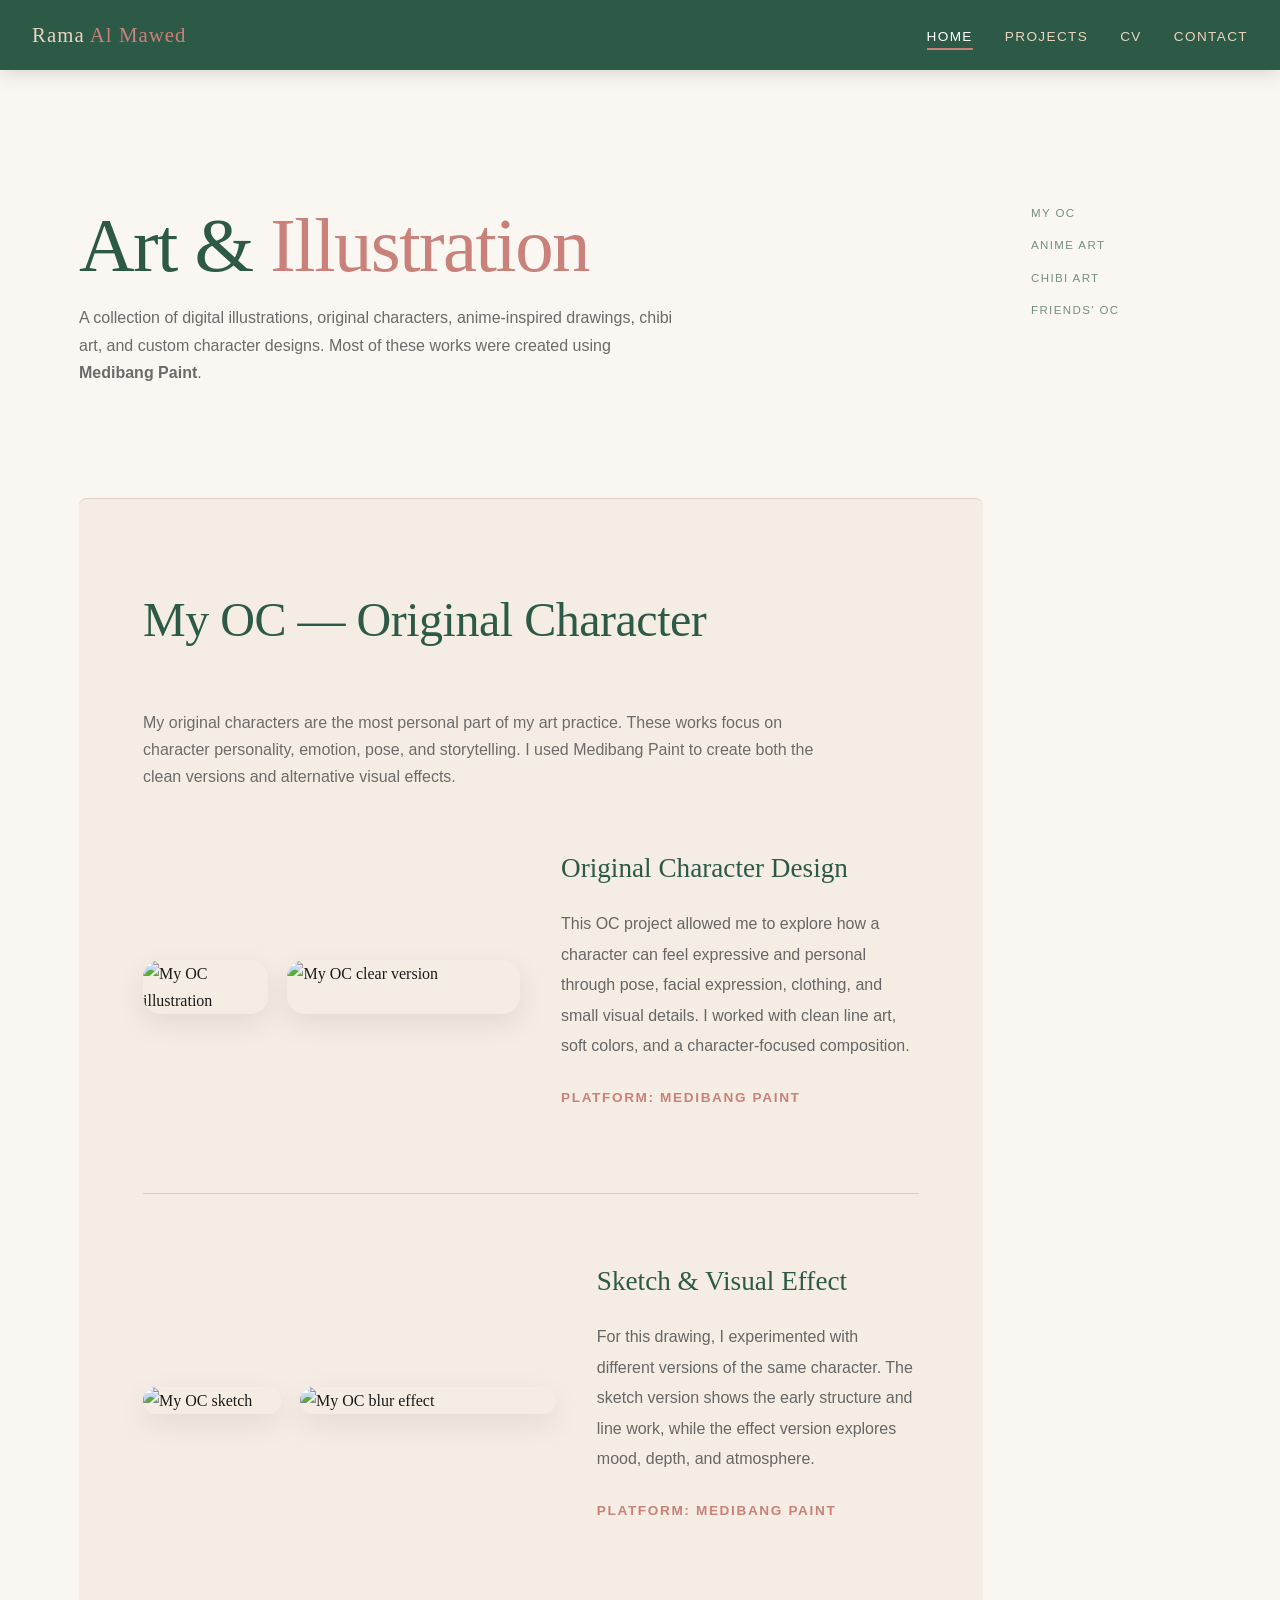
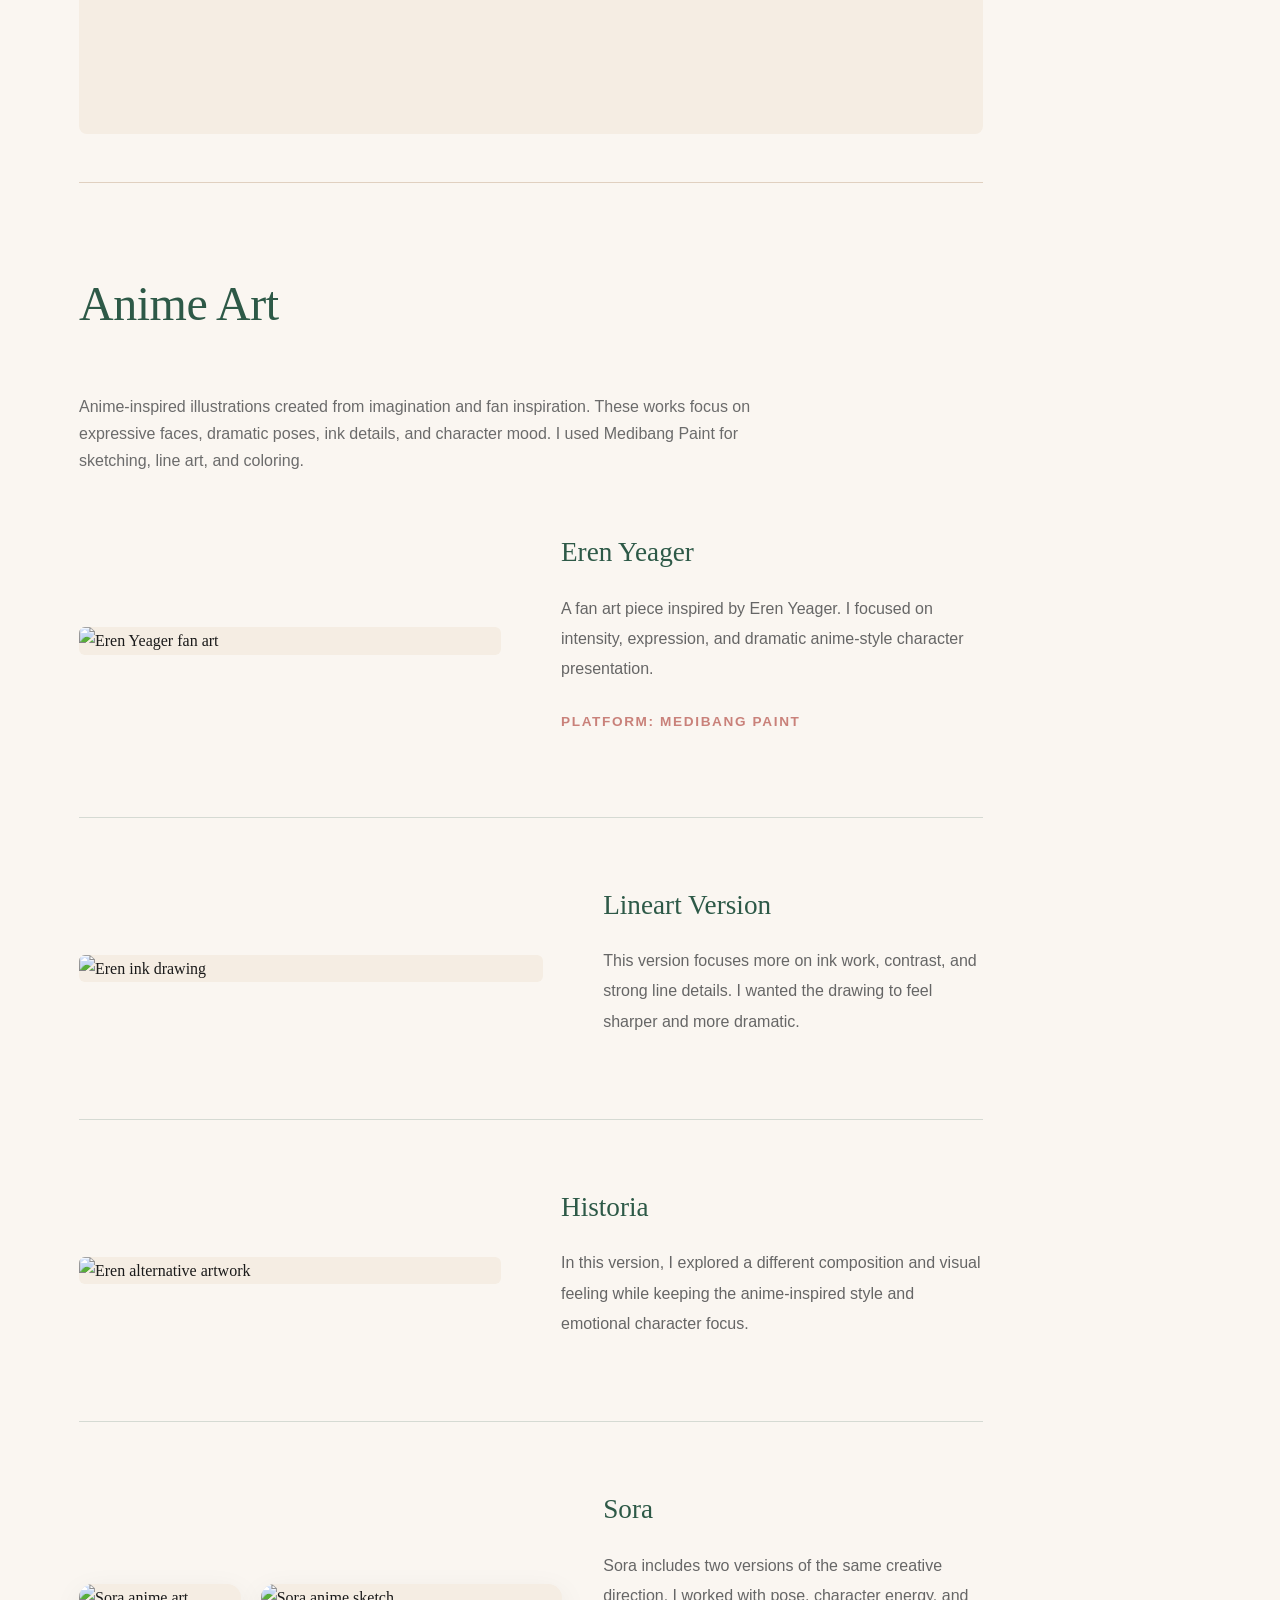
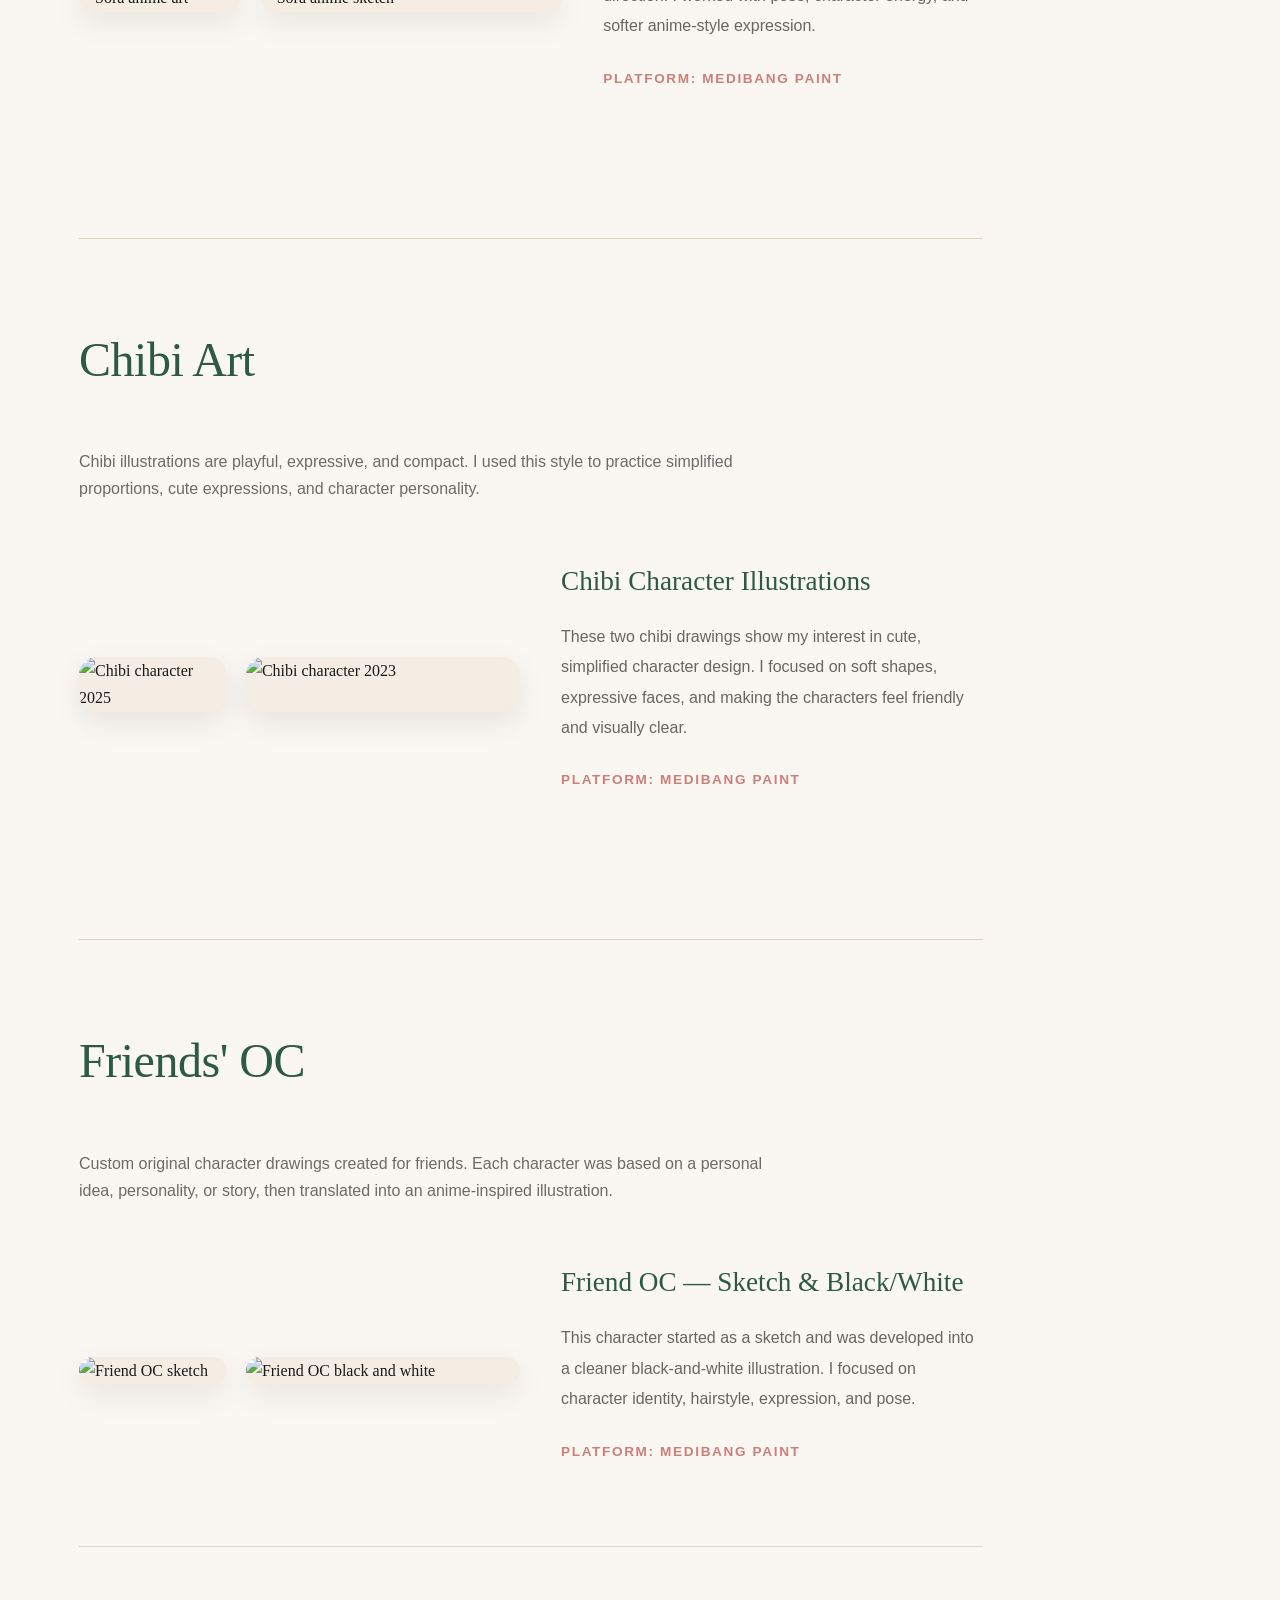
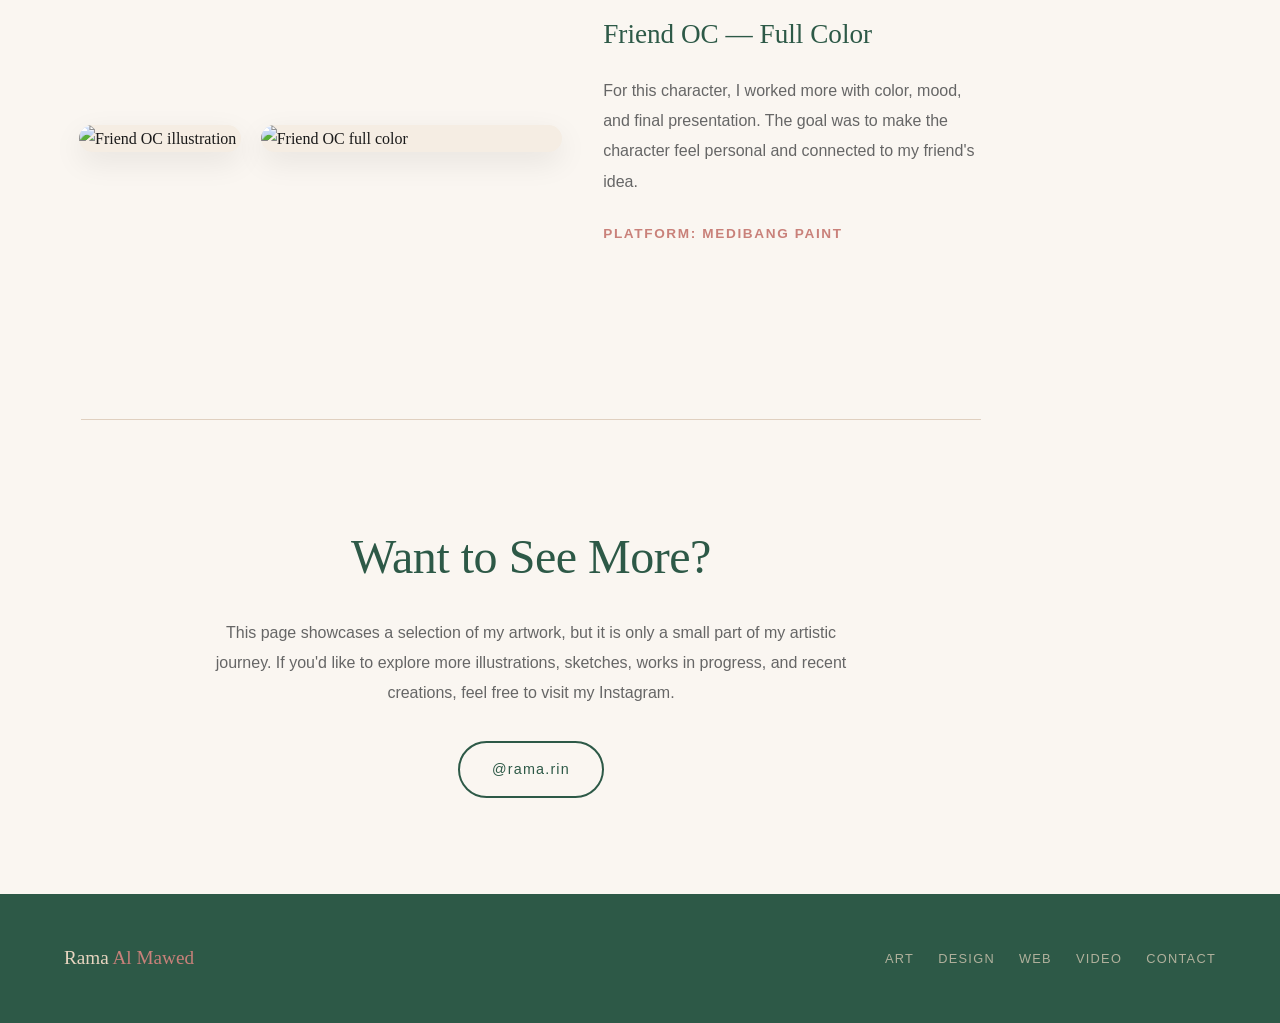
==== art.html @ c352a039 "Add files via upload" ====
<!DOCTYPE html>
<html lang="en">
<head>
  <meta charset="UTF-8">
  <meta name="viewport" content="width=device-width, initial-scale=1.0">
  <title>Art & Illustration — Rama Al Mawed</title>
  <link rel="stylesheet" href="style.css">
</head>
<body>

<nav>
  <a class="nav-logo" href="index.html">Rama <span>Al Mawed</span></a>
  <button class="nav-toggle" onclick="document.querySelector('.nav-links').classList.toggle('open')" aria-label="Menu">
  <span></span><span></span><span></span>
</button>
  <ul class="nav-links">
  <li><a href="index.html" class="active">Home</a></li>
 <li class="dropdown">
  <a href="#" class="projects-toggle">Projects</a>
  <ul class="dropdown-menu">
    <li><a href="art.html"class="active">Art</a></li>
    <li><a href="graphic-design.html">Graphic Design</a></li>
    <li><a href="web-design.html">Web Design</a></li>
    <li><a href="video.html">Video</a></li>
  </ul>
</li>
  <li><a href="cv.html">CV</a></li>
  <li><a href="contact.html">Contact</a></li>
</ul>
</nav>

<div class="page-wrapper">

  <!-- PAGE HERO -->
  <div class="art-layout">

  <!-- SIDE NAV -->
  <aside class="art-side-nav">
    <a href="#my-oc">My OC</a>
    <a href="#anime-art">Anime Art</a>
    <a href="#chibi-art">Chibi Art</a>
    <a href="#friends-oc">Friends' OC</a>
  </aside>

  <!-- MAIN ART CONTENT -->
  <main class="art-content">

    <!-- PAGE HERO -->
    <section class="page-hero art-hero">
      <div>
        <h1>Art &amp; <span>Illustration</span></h1>
        <p>
          A collection of digital illustrations, original characters, anime-inspired drawings,
          chibi art, and custom character designs. Most of these works were created using
          <strong>Medibang Paint</strong>.
        </p>
      </div>
    </section>

    <!-- ===== MY OC ===== -->
    <section class="art-category featured-oc" id="my-oc">
      <div class="section-title">
        <h2>My OC — Original Character</h2>
      </div>

      <p class="section-desc">
        My original characters are the most personal part of my art practice. These works focus on
        character personality, emotion, pose, and storytelling. I used Medibang Paint to create
        both the clean versions and alternative visual effects.
      </p>

      <article class="art-project oc-focus">
        <div class="art-images two-images">
          <img src="Portfolio/art/oc/Blur.PNG" alt="My OC illustration" onclick="openLightbox(this)">
          <img src="Portfolio/art/oc/Clear.PNG" alt="My OC clear version" onclick="openLightbox(this)">
        </div>

        <div class="art-text">
          <h3>Original Character Design</h3>
          <p>
            This OC project allowed me to explore how a character can feel expressive and personal
            through pose, facial expression, clothing, and small visual details. I worked with clean
            line art, soft colors, and a character-focused composition.
          </p>
          <p class="tool">Platform: Medibang Paint</p>
        </div>
      </article>

      <article class="art-project reverse">
        <div class="art-images two-images">
         <img src="Portfolio/art/oc/lineart.png" alt="My OC sketch" onclick="openLightbox(this)">
         <img src="Portfolio/art/oc/color.PNG" alt="My OC blur effect" onclick="openLightbox(this)">
          </div>

        <div class="art-text">
          <h3>Sketch & Visual Effect</h3>
          <p>
            For this drawing, I experimented with different versions of the same character.
            The sketch version shows the early structure and line work, while the effect version
            explores mood, depth, and atmosphere.
          </p>
          <p class="tool">Platform: Medibang Paint</p>
        </div>
      </article>
    </section>

    <!-- ===== ANIME ART ===== -->
    <section class="art-category" id="anime-art">
      <div class="section-title">
        <h2>Anime Art</h2>
      </div>

      <p class="section-desc">
        Anime-inspired illustrations created from imagination and fan inspiration. These works focus
        on expressive faces, dramatic poses, ink details, and character mood. I used Medibang Paint
        for sketching, line art, and coloring.
      </p>

      <!-- EREN -->
      <article class="art-project">
        <div class="single-art">
          <img src="Portfolio/art/anime/not copied/eren ink.png" alt="Eren Yeager fan art" onclick="openLightbox(this)">
        </div>

        <div class="art-text">
          <h3>Eren Yeager</h3>
          <p>
            A fan art piece inspired by Eren Yeager. I focused on intensity, expression, and
            dramatic anime-style character presentation.
          </p>
          <p class="tool">Platform: Medibang Paint</p>
        </div>
      </article>

      <article class="art-project reverse">
        <div class="single-art">
          <img src="Portfolio/art/anime/not copied/eren lineart.png" alt="Eren ink drawing" onclick="openLightbox(this)">
        </div>

        <div class="art-text">
          <h3>Lineart Version</h3>
          <p>
            This version focuses more on ink work, contrast, and strong line details.
            I wanted the drawing to feel sharper and more dramatic.
          </p>
        </div>
      </article>

      <article class="art-project">
        <div class="single-art">
          <img src="Portfolio/art/anime/not copied/historia.png" alt="Eren alternative artwork" onclick="openLightbox(this)">
        </div>

        <div class="art-text">
          <h3>Historia</h3>
          <p>
            In this version, I explored a different composition and visual feeling while keeping the
            anime-inspired style and emotional character focus.
          </p>
        </div>
      </article>

      <!-- SORA -->
      <article class="art-project reverse">
        <div class="art-images two-images">
          <img src="Portfolio/art/anime/not copied/sora color.jpg" alt="Sora anime art" onclick="openLightbox(this)">
          <img src="Portfolio/art/anime/not copied/sora lineart.png" alt="Sora anime sketch" onclick="openLightbox(this)">
        </div>

        <div class="art-text">
          <h3>Sora</h3>
          <p>
            Sora includes two versions of the same creative direction. I worked with pose,
            character energy, and softer anime-style expression.
          </p>
          <p class="tool">Platform: Medibang Paint</p>
        </div>
      </article>
    </section>

    <!-- ===== CHIBI ART ===== -->
    <section class="art-category" id="chibi-art">
      <div class="section-title">
        <h2>Chibi Art</h2>
      </div>

      <p class="section-desc">
        Chibi illustrations are playful, expressive, and compact. I used this style to practice
        simplified proportions, cute expressions, and character personality.
      </p>

      <article class="art-project chibi-block">
        <div class="art-images two-images">
          <img src="Portfolio/art/chibi/chibi 1.PNG" alt="Chibi character 2025" onclick="openLightbox(this)">
          <img src="Portfolio/art/chibi/chibi 2.png" alt="Chibi character 2023" onclick="openLightbox(this)">
        </div>

        <div class="art-text">
          <h3>Chibi Character Illustrations</h3>
          <p>
            These two chibi drawings show my interest in cute, simplified character design.
            I focused on soft shapes, expressive faces, and making the characters feel friendly
            and visually clear.
          </p>
          <p class="tool">Platform: Medibang Paint</p>
        </div>
      </article>
    </section>

    <!-- ===== FRIENDS OC ===== -->
    <section class="art-category" id="friends-oc">
      <div class="section-title">
        <h2>Friends' OC</h2>
      </div>

      <p class="section-desc">
        Custom original character drawings created for friends. Each character was based on a
        personal idea, personality, or story, then translated into an anime-inspired illustration.
      </p>

      <article class="art-project">
        <div class="art-images two-images">
          <img src="https://lh3.googleusercontent.com/d/1EAVsGRlHg2z6r1tIr3AjmYNr0oofPOMX" alt="Friend OC sketch" onclick="openLightbox(this)">
          <img src="https://lh3.googleusercontent.com/d/1CSgPWHGYZIJS7LQ9WepuC_ezzD4R92Iz" alt="Friend OC black and white" onclick="openLightbox(this)">
        </div>

        <div class="art-text">
          <h3>Friend OC — Sketch & Black/White</h3>
          <p>
            This character started as a sketch and was developed into a cleaner black-and-white
            illustration. I focused on character identity, hairstyle, expression, and pose.
          </p>
          <p class="tool">Platform: Medibang Paint</p>
        </div>
      </article>

      <article class="art-project reverse">
        <div class="art-images two-images">
          <img src="https://lh3.googleusercontent.com/d/1Pwl20VCTvtFW6ZIeEi3056pZxi4nqEDx" alt="Friend OC illustration" onclick="openLightbox(this)">
          <img src="https://lh3.googleusercontent.com/d/14hQWFVI6M4XguRiX0zZkIhXB4jCSfAQX" alt="Friend OC full color" onclick="openLightbox(this)">
        </div>

        <div class="art-text">
          <h3>Friend OC — Full Color</h3>
          <p>
            For this character, I worked more with color, mood, and final presentation.
            The goal was to make the character feel personal and connected to my friend's idea.
          </p>
          <p class="tool">Platform: Medibang Paint</p>
        </div>
      </article>
    </section>
<section class="art-ending">
    <h2>Want to See More?</h2>

    <p>
        This page showcases a selection of my artwork, but it is only a small part of my
        artistic journey. If you'd like to explore more illustrations, sketches, works in
        progress, and recent creations, feel free to visit my Instagram.
    </p>

    <a href="https://www.instagram.com/rama.rin"
       target="_blank"
       rel="noopener noreferrer"
       class="instagram-btn">
        @rama.rin
    </a>
</section>
  </main>
</div>
</div>

<!-- FOOTER -->
<footer>
  <div class="footer-logo">Rama <span>Al Mawed</span></div>
  
  <div class="footer-links">
    <a href="art.html">Art</a>
    <a href="graphic-design.html">Design</a>
    <a href="web-design.html">Web</a>
    <a href="video.html">Video</a>
    <a href="contact.html">Contact</a>
  </div>
</footer>

<!-- LIGHTBOX -->
<div class="lightbox" id="lightbox" onclick="closeLightbox(event)">
  <button class="lightbox-close" onclick="document.getElementById('lightbox').classList.remove('open')">✕</button>
  <img id="lightbox-img" src="" alt="">
</div>

<script>
function openLightbox(img) {
  document.getElementById('lightbox-img').src = img.src;
  document.getElementById('lightbox').classList.add('open');
}

function closeLightbox(e) {
  if (e.target === document.getElementById('lightbox')) {
    document.getElementById('lightbox').classList.remove('open');
  }
}

document.addEventListener('keydown', e => {
  if (e.key === 'Escape') {
    document.getElementById('lightbox').classList.remove('open');
  }
});

const projectsToggle = document.querySelector(".projects-toggle");

if (projectsToggle) {
  projectsToggle.addEventListener("click", function(e) {
    e.preventDefault();
    this.nextElementSibling.classList.toggle("open");
  });
}
</script>
</body>
</html>
---- style.css ----
/* ===== COLOR PALETTE ===== */
:root {
  --green: #2D5947;
  --green-light: #3a7060;
  --salmon: #C9817A;
  --salmon-light: #e09990;
  --cream: #E8D5C0;
  --cream-light: #f5ede3;
  --off-white: #FAF6F1;
  --dark: #1a1a1a;
  --text-muted: #6b6b6b;
  --border: #e0d0c0;
}

/* ===== RESET ===== */
*, *::before, *::after { box-sizing: border-box; margin: 0; padding: 0; }
html { scroll-behavior: smooth; }
body {
  font-family: 'Georgia', serif;
  background: var(--off-white);
  color: var(--dark);
  line-height: 1.7;
}

/* ===== TYPOGRAPHY ===== */
h1, h2, h3, h4 { font-family: 'Georgia', serif; font-weight: normal; }
h1 { font-size: clamp(2.5rem, 6vw, 5rem); letter-spacing: -0.02em; line-height: 1.1; }
h2 { font-size: clamp(1.8rem, 4vw, 3rem); letter-spacing: -0.01em; }
h3 { font-size: clamp(1.2rem, 2.5vw, 1.8rem); }
h4 { font-size: 1rem; text-transform: uppercase; letter-spacing: 0.15em; }
p { font-family: 'Arial', sans-serif; font-size: 1rem; color: var(--text-muted); }
a { text-decoration: none; color: inherit; transition: all 0.3s ease; }

/* ===== NAVIGATION ===== */
nav {
  position: fixed;
  top: 0; left: 0; right: 0;
  z-index: 1000;
  background: var(--green);
  padding: 0 2rem;
  height: 70px;
  display: flex;
  align-items: center;
  justify-content: space-between;
  box-shadow: 0 2px 20px rgba(0,0,0,0.15);
}
.nav-toggle {
  display: none;
}
.nav-logo {
  font-size: 1.3rem;
  color: var(--cream);
  font-family: 'Georgia', serif;
  letter-spacing: 0.05em;
}
.nav-logo span { color: var(--salmon); }
.nav-links { display: flex; gap: 2rem; align-items: center; list-style: none; }
.nav-links a {
  color: var(--cream);
  font-family: 'Arial', sans-serif;
  font-size: 0.85rem;
  text-transform: uppercase;
  letter-spacing: 0.1em;
  padding: 0.3rem 0;
  border-bottom: 2px solid transparent;
}
.nav-links a:hover, .nav-links a.active { border-bottom-color: var(--salmon); color: white; }
.dropdown {
  position: relative;
  list-style: none;
}

.dropdown-menu {
  display: none;
  position: absolute;
  top: 100%;
  left: 0;
  background: var(--green);
  list-style: none;
  margin: 0;
  padding: 0.8rem 0;
  min-width: 200px;
  z-index: 2000;
}

.dropdown-menu li {
  list-style: none;
}

.dropdown-menu a {
  display: block;
  padding: 0.7rem 1rem;
  white-space: nowrap;
}

.dropdown:hover .dropdown-menu {
  display: block;
}
/* Mobile nav toggle */
.nav-toggle { display: none; background: none; border: none; cursor: pointer; padding: 0.5rem; }
.nav-toggle span { display: block; width: 24px; height: 2px; background: var(--cream); margin: 5px 0; transition: 0.3s; }

/* ===== PAGE WRAPPER ===== */
.page-wrapper { margin-top: 70px; }

/* ===== HERO ===== */
.hero {
  min-height: calc(100vh - 70px);
  background: var(--green);
  display: grid;
  grid-template-columns: 1fr 1fr;
  overflow: hidden;
}
.hero-content {
  padding: 5rem 4rem;
  display: flex;
  flex-direction: column;
  justify-content: center;
  color: var(--cream);
}
.hero-eyebrow {
  font-family: 'Arial', sans-serif;
  font-size: 0.8rem;
  text-transform: uppercase;
  letter-spacing: 0.3em;
  color: var(--salmon);
  margin-bottom: 1.5rem;
}
.hero-name {
  font-size: clamp(3rem, 7vw, 6rem);
  line-height: 1;
  margin-bottom: 1rem;
  color: var(--cream);
}
.hero-name em { color: var(--salmon); font-style: italic; }
.hero-title {
  font-family: 'Arial', sans-serif;
  font-size: 1.1rem;
  color: rgba(232, 213, 192, 0.7);
  margin-bottom: 2rem;
  letter-spacing: 0.05em;
}
.hero-bio {
  font-family: 'Arial', sans-serif;
  font-size: 1rem;
  color: rgba(232, 213, 192, 0.8);
  max-width: 500px;
  margin-bottom: 3rem;
  line-height: 1.8;
}
.hero-btns { display: flex; gap: 1rem; flex-wrap: wrap; }
.btn-primary {
  background: var(--salmon);
  color: white;
  padding: 0.9rem 2.2rem;
  border-radius: 2px;
  font-family: 'Arial', sans-serif;
  font-size: 0.85rem;
  text-transform: uppercase;
  letter-spacing: 0.1em;
  transition: 0.3s;
}
.btn-primary:hover { background: var(--salmon-light); transform: translateY(-2px); }
.btn-outline {
  border: 2px solid var(--cream);
  color: var(--cream);
  padding: 0.9rem 2.2rem;
  border-radius: 2px;
  font-family: 'Arial', sans-serif;
  font-size: 0.85rem;
  text-transform: uppercase;
  letter-spacing: 0.1em;
  transition: 0.3s;
}
.btn-outline:hover { background: var(--cream); color: var(--green); transform: translateY(-2px); }
.hero-photo {
  position: relative;
  overflow: hidden;
}
.hero-photo img {
  width: 100%;
  height: 100%;
  object-fit: cover;
  object-position: top center;
  filter: sepia(10%) brightness(0.9);
}
.hero-photo::after {
  content: '';
  position: absolute;
  inset: 0;
  background: linear-gradient(135deg, rgba(45,89,71,0.4) 0%, transparent 60%);
}

/* ===== SKILLS STRIP ===== */
.skills-strip {
  background: var(--cream);
  padding: 3rem 4rem;
  display: grid;
  grid-template-columns: auto 1fr;
  gap: 3rem;
  align-items: center;
}
.skills-strip h4 { color: var(--green); margin-bottom: 0; }
.skills-grid { display: flex; flex-wrap: wrap; gap: 0.7rem; }
.skill-tag {
  background: white;
  border: 1px solid var(--border);
  color: var(--dark);
  padding: 0.4rem 1rem;
  border-radius: 100px;
  font-family: 'Arial', sans-serif;
  font-size: 0.8rem;
  transition: 0.2s;
}
.skill-tag:hover { background: var(--salmon); color: white; border-color: var(--salmon); }

/* ===== SECTION HEADER ===== */
.section-header {
  text-align: center;
  padding: 5rem 2rem 3rem;
}
.section-header .label {
  font-family: 'Arial', sans-serif;
  font-size: 0.75rem;
  text-transform: uppercase;
  letter-spacing: 0.3em;
  color: var(--salmon);
  margin-bottom: 1rem;
  display: block;
}
.section-header h2 { color: var(--green); margin-bottom: 1rem; }
.section-header p { max-width: 600px; margin: 0 auto; }
.divider {
  width: 60px;
  height: 3px;
  background: var(--salmon);
  margin: 1.5rem auto 0;
  border-radius: 2px;
}

/* ===== PROJECTS GRID (home page) ===== */
.projects-preview {
  padding: 0 4rem 6rem;
  display: grid;
  grid-template-columns: repeat(auto-fit, minmax(280px, 1fr));
  gap: 2rem;
}
.project-card {
  background: white;
  border-radius: 4px;
  overflow: hidden;
  transition: transform 0.3s, box-shadow 0.3s;
  box-shadow: 0 2px 15px rgba(0,0,0,0.06);
}
.project-card:hover { transform: translateY(-8px); box-shadow: 0 15px 40px rgba(0,0,0,0.12); }
.project-card-img {
  height: 200px;
  overflow: hidden;
}
.project-card-img img { width: 100%; height: 100%; object-fit: cover; transition: transform 0.5s; }
.project-card:hover .project-card-img img { transform: scale(1.08); }
.project-card-body {
  padding: 1.5rem;
  background: var(--off-white);
}
.project-card-body .tag {
  font-family: 'Arial', sans-serif;
  font-size: 0.7rem;
  text-transform: uppercase;
  letter-spacing: 0.15em;
  color: var(--salmon);
  margin-bottom: 0.5rem;
}
.project-card-body h3 { color: var(--green); font-size: 1.2rem; margin-bottom: 0.5rem; }
.project-card-body p { font-size: 0.9rem; }
.project-card-body a {
  display: inline-block;
  margin-top: 1rem;
  font-family: 'Arial', sans-serif;
  font-size: 0.8rem;
  text-transform: uppercase;
  letter-spacing: 0.1em;
  color: var(--green);
  border-bottom: 1px solid var(--green);
  padding-bottom: 2px;
}
.project-card-body a:hover { color: var(--salmon); border-color: var(--salmon); }

/* ===== PAGE HERO (inner pages) ===== */
.page-hero {
  background: var(--green);
  padding: 5rem 4rem;
  display: grid;
  grid-template-columns: 1fr auto;
  align-items: end;
  gap: 2rem;
}
.page-hero h1 { color: var(--cream); }
.page-hero h1 span { color: var(--salmon); }
.page-hero p {
  color: rgba(232,213,192,0.75);
  max-width: 600px;
  margin-top: 1rem;
  font-family: 'Arial', sans-serif;
}
.page-hero-nav {
  display: flex;
  gap: 1rem;
  flex-wrap: wrap;
  justify-content: flex-end;
}
.page-hero-nav a {
  background: rgba(255,255,255,0.1);
  color: var(--cream);
  padding: 0.5rem 1.2rem;
  border-radius: 100px;
  font-family: 'Arial', sans-serif;
  font-size: 0.8rem;
  letter-spacing: 0.05em;
  transition: 0.2s;
}
.page-hero-nav a:hover, .page-hero-nav a.active {
  background: var(--salmon);
  color: white;
}
.art-layout {
  display: grid;
  grid-template-columns: minmax(0, 1fr) 170px;
  gap: 3rem;
  padding-top: 70px;
  max-width: 1250px;
  margin: 0 auto;
  padding-left: 4rem;
  padding-right: 4rem;
}

.art-content {
  grid-column: 1;
  grid-row: 1;
  min-width: 0;
}

.art-side-nav {
  grid-column: 2;
  grid-row: 1;
  position: sticky;
  top: 110px;
  height: fit-content;
  padding-top: 4rem;
  display: flex;
  flex-direction: column;
  gap: 0.8rem;
  font-family: Arial, sans-serif;
  font-size: 0.72rem;
  text-transform: uppercase;
  letter-spacing: 0.12em;
}

.art-side-nav a {
  color: var(--green);
  text-decoration: none;
  opacity: 0.65;
}

.art-side-nav a:hover {
  color: var(--salmon);
  opacity: 1;
}

.art-hero {
  background: transparent;
  padding: 4rem 0;
  display: block;
}

.art-hero h1 {
  color: var(--green);
}

.art-hero p {
  color: var(--text-muted);
}

.featured-oc {
  background: var(--cream-light);
  padding: 4rem;
  margin-bottom: 2rem;
  border-radius: 8px;
}

.art-project {
  display: grid;
  grid-template-columns: 1.1fr 0.9fr;
  gap: 3rem;
  align-items: center;
  margin: 4rem 0;
}

.art-project.reverse {
  grid-template-columns: 0.9fr 1.1fr;
}

.art-project.reverse .art-images,
.art-project.reverse .single-art {
  order: 2;
}

.art-project.reverse .art-text {
  order: 1;
}

.oc-focus {
  grid-template-columns: 1.2fr 0.8fr;
}

.art-images.two-images {
    display: grid;
    grid-template-columns: 35% 65%;
    gap: 1.2rem;
}

.art-images img,
.single-art img {
  width: 100%;
  height: auto;
  max-height: 650px;
  object-fit: contain;
  display: block;
  background: var(--cream-light);
  border-radius: 6px;
  cursor: pointer;
  transition: transform 0.3s ease;
}

.art-images img:hover,
.single-art img:hover {
  transform: scale(1.02);
}

.art-text h3 {
  color: var(--green);
  font-size: 1.7rem;
  margin-bottom: 1rem;
}

.art-text p {
  color: #555;
  line-height: 1.8;
  font-size: 1rem;
}
/* Big divider between categories */
.art-category {
  border-top: 1px solid var(--border);
  padding-top: 5rem;
  margin-top: 3rem;
}

/* Small divider between drawings */
.art-project {
  border-bottom: 1px solid rgba(45, 89, 71, 0.18);
  padding-bottom: 4rem;
}

.art-project:last-child {
  border-bottom: none;
}


.tool {
  color: var(--salmon) !important;
  font-family: Arial, sans-serif;
  font-size: 0.85rem !important;
  text-transform: uppercase;
  letter-spacing: 0.12em;
  margin-top: 1rem;
}

.chibi-block {
  grid-template-columns: 1.2fr 0.8fr;
}

/* ===== SECTION (art/design pages) ===== */
.section {
  padding: 5rem 4rem;
}
.section:nth-child(even) { background: var(--cream-light); }
.section-title {
  display: flex;
  align-items: center;
  gap: 1.5rem;
  margin-bottom: 3rem;
}
.section-title h2 { color: var(--green); }
.section-title .num {
  font-size: 3rem;
  font-family: 'Georgia', serif;
  color: var(--salmon);
  opacity: 0.3;
  font-style: italic;
  line-height: 1;
}
.section-desc { color: var(--text-muted); max-width: 700px; margin-bottom: 2.5rem; font-family: 'Arial', sans-serif; }

/* ===== IMAGE GALLERY ===== */
.gallery {
  display: grid;
  grid-template-columns: repeat(auto-fill, minmax(280px, 1fr));
  gap: 1.2rem;
}
.gallery.wide {
  grid-template-columns: repeat(auto-fill, minmax(350px, 1fr));
}
.gallery-item {
  position: relative;
  overflow: hidden;
  border-radius: 4px;
  background: var(--cream);
  aspect-ratio: 4/3;
  cursor: pointer;
}
.gallery-item.portrait { aspect-ratio: 3/4; }
.gallery-item.square { aspect-ratio: 1; }
.gallery-item img {
  width: 100%;
  height: 100%;
  object-fit: cover;
  transition: transform 0.5s ease;
  display: block;
}
.gallery-item:hover img { transform: scale(1.06); }
.gallery-item .overlay {
  position: absolute;
  inset: 0;
  background: linear-gradient(to top, rgba(45,89,71,0.85) 0%, transparent 60%);
  opacity: 0;
  transition: opacity 0.3s;
  display: flex;
  align-items: flex-end;
  padding: 1.2rem;
}
.gallery-item:hover .overlay { opacity: 1; }
.overlay span {
  color: white;
  font-family: 'Arial', sans-serif;
  font-size: 0.85rem;
}
.art-ending {
    text-align: center;
    padding: 6rem 2rem;
    border-top: 1px solid var(--border);
    margin-top: 5rem;
}

.art-ending h2 {
    color: var(--green);
    margin-bottom: 1rem;
}

.art-ending p {
    max-width: 650px;
    margin: 0 auto 2rem;
    line-height: 1.8;
}

.instagram-btn {
    display: inline-block;
    padding: 0.9rem 2rem;
    border: 2px solid var(--green);
    color: var(--green);
    text-decoration: none;
    border-radius: 50px;
    font-family: Arial, sans-serif;
    font-size: 0.9rem;
    letter-spacing: 0.08em;
    transition: 0.3s ease;
}

.instagram-btn:hover {
    background: var(--green);
    color: var(--cream);
}
/* ===== PROJECT SHOWCASE ===== */
.project-showcase {
  display: grid;
  grid-template-columns: 1fr 1fr;
  gap: 3rem;
  align-items: start;
  padding: 5rem 4rem;
}
.project-showcase:nth-child(even) { background: var(--cream-light); }
.project-showcase.reverse { direction: rtl; }
.project-showcase.reverse > * { direction: ltr; }
.showcase-images { display: grid; gap: 1rem; }
.showcase-images .main-img {
  width: 100%;
  border-radius: 4px;
  overflow: hidden;
  aspect-ratio: 16/10;
}
.showcase-images .main-img img { width: 100%; height: 100%; object-fit: cover; }
.showcase-images .thumb-row {
  display: grid;
  grid-template-columns: repeat(3, 1fr);
  gap: 0.8rem;
}
.showcase-images .thumb-row .thumb {
  aspect-ratio: 4/3;
  overflow: hidden;
  border-radius: 3px;
}
.showcase-images .thumb-row .thumb img { width: 100%; height: 100%; object-fit: cover; }
.showcase-info { padding: 1rem 0; }
.showcase-info .tag {
  font-family: 'Arial', sans-serif;
  font-size: 0.7rem;
  text-transform: uppercase;
  letter-spacing: 0.2em;
  color: var(--salmon);
  margin-bottom: 1rem;
  display: block;
}
.showcase-info h2 { color: var(--green); margin-bottom: 1rem; font-size: 2rem; }
.showcase-info p { margin-bottom: 1rem; line-height: 1.8; }
.showcase-info ul {
  list-style: none;
  margin: 1.5rem 0;
}
.showcase-info ul li {
  font-family: 'Arial', sans-serif;
  font-size: 0.9rem;
  color: var(--text-muted);
  padding: 0.4rem 0;
  border-bottom: 1px solid var(--border);
  display: flex;
  align-items: center;
  gap: 0.5rem;
}
.showcase-info ul li::before { content: '—'; color: var(--salmon); }

/* ===== VIDEO SECTION ===== */
.video-grid {
  display: grid;
  grid-template-columns: repeat(auto-fill, minmax(400px, 1fr));
  gap: 2rem;
  padding: 2rem 4rem 5rem;
}
.video-card {
  background: white;
  border-radius: 6px;
  overflow: hidden;
  box-shadow: 0 4px 20px rgba(0,0,0,0.08);
  transition: transform 0.3s;
}
.video-card:hover { transform: translateY(-4px); }
.video-embed {
  position: relative;
  padding-bottom: 56.25%;
  height: 0;
  overflow: hidden;
  background: #1a1a1a;
}
.video-embed iframe {
  position: absolute;
  top: 0; left: 0;
  width: 100%;
  height: 100%;
  border: none;
}
.video-info {
  padding: 1.5rem;
}
.video-info .tag {
  font-family: 'Arial', sans-serif;
  font-size: 0.7rem;
  text-transform: uppercase;
  letter-spacing: 0.2em;
  color: var(--salmon);
  margin-bottom: 0.5rem;
  display: block;
}
.video-info h3 { color: var(--green); margin-bottom: 0.7rem; font-size: 1.3rem; }
.video-info p { font-size: 0.9rem; }
.video-tools {
  display: flex;
  gap: 0.5rem;
  margin-top: 1rem;
  flex-wrap: wrap;
}
.tool-badge {
  background: var(--cream);
  color: var(--green);
  padding: 0.25rem 0.8rem;
  border-radius: 100px;
  font-family: 'Arial', sans-serif;
  font-size: 0.75rem;
}
.cv-hero {
  display: grid;
  grid-template-columns: minmax(0, 1fr) 280px;
  gap: 4rem;
  align-items: center;
  padding: 5rem 0;
}

.cv-hero h1 {
  color: var(--green);
  margin-bottom: 1rem;
}

.cv-hero h1 span {
  color: var(--salmon);
}

.cv-hero p {
  max-width: 700px;
}

.cv-photo {
  width: 280px;
  height: 360px;
  object-fit: cover;
  object-position: center;
  border-radius: 8px;
  background: var(--cream-light);
  box-shadow: 0 8px 25px rgba(0,0,0,0.08);
}

.cv-contact {
  margin-top: 2rem;
}

.cv-contact p {
  color: var(--green);
  margin-bottom: 0.4rem;
}

.cv-buttons {
  display: flex;
  gap: 1rem;
  flex-wrap: wrap;
  margin-top: 2rem;
}

.btn-outline-dark {
  border: 2px solid var(--green);
  color: var(--green);
  padding: 0.9rem 2.2rem;
  border-radius: 2px;
  font-family: Arial, sans-serif;
  font-size: 0.85rem;
  text-transform: uppercase;
  letter-spacing: 0.1em;
}

.btn-outline-dark:hover {
  background: var(--green);
  color: var(--cream);
}

.cv-list {
  display: grid;
  gap: 2.5rem;
}

.cv-item {
  border-bottom: 1px solid var(--border);
  padding-bottom: 2rem;
}

.cv-item span {
  font-family: Arial, sans-serif;
  font-size: 0.8rem;
  color: var(--salmon);
  text-transform: uppercase;
  letter-spacing: 0.1em;
}

.cv-item h3 {
  color: var(--green);
  margin: 0.5rem 0;
}

.cv-item h4 {
  margin-top: 1.5rem;
  margin-bottom: 1rem;
  color: var(--green);
  font-size: 1rem;
}

.cv-item ul,
.art-text ul {
  margin-top: 1rem;
  padding-left: 1.2rem;
}

.cv-item li,
.art-text li {
  font-family: Arial, sans-serif;
  color: var(--text-muted);
  margin-bottom: 0.45rem;
}

.cv-skill-groups {
  display: grid;
  grid-template-columns: 1fr 1fr;
  gap: 1.5rem;
}

.cv-skill-groups div {
  background: var(--cream-light);
  padding: 1.5rem;
  border-radius: 6px;
}

.cv-skill-groups h5 {
  color: var(--green);
  font-family: Georgia, serif;
  font-size: 1.1rem;
  margin-bottom: 0.7rem;
}

.cv-tags {
  margin-top: 2rem;
}

.cv-highlight {
  background: white;
  padding: 2rem;
  border-left: 4px solid var(--salmon);
  border-radius: 6px;
}

.cv-highlight h3 {
  color: var(--green);
  margin-bottom: 0.8rem;
}

.language-grid {
  display: grid;
  grid-template-columns: repeat(4, 1fr);
  gap: 1.2rem;
}

.language-grid div {
  background: var(--cream-light);
  padding: 1.5rem;
  border-radius: 6px;
}

.language-grid h3 {
  color: var(--green);
  margin-bottom: 0.4rem;
}
#languages {
    margin-bottom: 6rem;
}
.contact-cards {
  display: grid;
  grid-template-columns: 1fr 1fr;
  gap: 1.5rem;
}

.contact-card {
  background: var(--cream-light);
  padding: 2rem;
  border-radius: 6px;
  border: 1px solid var(--border);
}

.contact-card span {
  font-family: Arial, sans-serif;
  font-size: 0.75rem;
  text-transform: uppercase;
  letter-spacing: 0.14em;
  color: var(--salmon);
}

.contact-card h3 {
  color: var(--green);
  margin: 0.7rem 0;
}

.contact-card p {
  font-size: 0.95rem;
}

.contact-card:hover {
  transform: translateY(-3px);
  border-color: var(--salmon);
}

@media (max-width: 700px) {
  .contact-cards {
    grid-template-columns: 1fr;
  }
}
#location {
  margin-bottom: 6rem;
}
/* ==========================================
   BOOK PROJECT PAGE
========================================== */

.process-list{
    display:grid;
    grid-template-columns:repeat(auto-fit,minmax(240px,1fr));
    gap:24px;
    margin-top:40px;
}

.process-list div{
    background:#fff;
    padding:28px;
    border-radius:18px;
    box-shadow:0 10px 30px rgba(0,0,0,.06);
    transition:.3s;
}

.process-list div:hover{
    transform:translateY(-6px);
}

.process-list span{
    display:inline-flex;
    width:48px;
    height:48px;
    border-radius:50%;
    align-items:center;
    justify-content:center;
    background:#111;
    color:#fff;
    font-weight:700;
    margin-bottom:18px;
}

.process-list h3{
    margin-bottom:12px;
}

.process-list p{
    color:#666;
    line-height:1.8;
}

.cv-skill-groups{
    display:grid;
    grid-template-columns:repeat(auto-fit,minmax(250px,1fr));
    gap:22px;
    margin-top:35px;
}

.cv-skill-groups div{
    background:#fafafa;
    padding:22px;
    border-radius:16px;
    border:1px solid #ececec;
}

.cv-skill-groups h5{
    margin-bottom:10px;
    font-size:18px;
}

.cv-skill-groups p{
    color:#666;
    line-height:1.8;
}

.art-project{
    display:grid;
    grid-template-columns:1fr 1fr;
    gap:60px;
    align-items:center;
    margin-top:55px;
}

.art-project.reverse{
    direction:rtl;
}

.art-project.reverse>*{
    direction:ltr;
}

.art-images{
    display:grid;
    gap:20px;
}

.two-images{
    grid-template-columns:1fr;
}

.art-images img{
    width:100%;
    border-radius:18px;
    cursor:pointer;
    transition:.35s;
    box-shadow:0 10px 30px rgba(0,0,0,.08);
}

.art-images img:hover{
    transform:scale(1.02);
}

.art-text h3{
    margin-bottom:18px;
}

.art-text p{
    line-height:1.9;
    color:#666;
    margin-bottom:18px;
}

.tool{
    margin-top:24px;
    font-weight:600;
    color:#111;
}

.art-ending{
    margin-top:90px;
    text-align:center;
    max-width:900px;
    margin-inline:auto;
}

.art-ending h2{
    margin-bottom:20px;
}

.art-ending p{
    color:#666;
    line-height:1.9;
}
/* ===== CONTACT ===== */
.contact-section {
  padding: 6rem 4rem;
  display: grid;
  grid-template-columns: 1fr 1fr;
  gap: 5rem;
  align-items: start;
}
.contact-info h2 { color: var(--green); margin-bottom: 1.5rem; }
.contact-info p { margin-bottom: 2rem; }
.contact-links { list-style: none; }
.contact-links li {
  padding: 1rem 0;
  border-bottom: 1px solid var(--border);
  display: flex;
  align-items: center;
  gap: 1rem;
}
.contact-links li .icon {
  width: 40px;
  height: 40px;
  background: var(--green);
  border-radius: 50%;
  display: flex;
  align-items: center;
  justify-content: center;
  flex-shrink: 0;
}
.contact-links li .icon svg { width: 18px; height: 18px; fill: var(--cream); }
.contact-links li a { color: var(--green); font-family: 'Arial', sans-serif; }
.contact-links li a:hover { color: var(--salmon); }
.contact-form { display: flex; flex-direction: column; gap: 1.2rem; }
.form-group { display: flex; flex-direction: column; gap: 0.5rem; }
.form-group label {
  font-family: 'Arial', sans-serif;
  font-size: 0.8rem;
  text-transform: uppercase;
  letter-spacing: 0.1em;
  color: var(--green);
}
.form-group input,
.form-group textarea {
  padding: 0.9rem 1rem;
  border: 2px solid var(--border);
  border-radius: 2px;
  font-family: 'Arial', sans-serif;
  font-size: 0.95rem;
  background: white;
  color: var(--dark);
  transition: border-color 0.2s;
  outline: none;
}
.form-group input:focus,
.form-group textarea:focus { border-color: var(--green); }
.form-group textarea { resize: vertical; min-height: 140px; }
.form-submit {
  background: var(--salmon);
  color: white;
  border: none;
  padding: 1rem 2.5rem;
  cursor: pointer;
  font-family: 'Arial', sans-serif;
  font-size: 0.85rem;
  text-transform: uppercase;
  letter-spacing: 0.1em;
  border-radius: 2px;
  transition: 0.2s;
  align-self: flex-start;
}
.form-submit:hover { background: var(--salmon-light); transform: translateY(-1px); }

/* ===== FOOTER ===== */
footer {
  background: var(--green);
  color: var(--cream);
  padding: 3rem 4rem;
  display: flex;
  justify-content: space-between;
  align-items: center;
  flex-wrap: wrap;
  gap: 1.5rem;
}
footer .footer-logo { font-size: 1.2rem; }
footer .footer-logo span { color: var(--salmon); }
footer p { font-family: 'Arial', sans-serif; font-size: 0.85rem; color: rgba(232,213,192,0.6); }
.footer-links { display: flex; gap: 1.5rem; }
.footer-links a {
  color: rgba(232,213,192,0.7);
  font-family: 'Arial', sans-serif;
  font-size: 0.8rem;
  text-transform: uppercase;
  letter-spacing: 0.1em;
}
.footer-links a:hover { color: var(--salmon); }

/* ===== LIGHTBOX ===== */
.lightbox {
  display: none;
  position: fixed;
  inset: 0;
  z-index: 9999;
  background: rgba(0,0,0,0.9);
  align-items: center;
  justify-content: center;
  padding: 2rem;
}
.lightbox.open { display: flex; }
.lightbox img {
  max-width: 90vw;
  max-height: 90vh;
  object-fit: contain;
  border-radius: 2px;
}
.lightbox-close {
  position: absolute;
  top: 1.5rem;
  right: 1.5rem;
  background: none;
  border: 2px solid rgba(255,255,255,0.5);
  color: white;
  width: 44px;
  height: 44px;
  border-radius: 50%;
  font-size: 1.2rem;
  cursor: pointer;
  display: flex;
  align-items: center;
  justify-content: center;
  transition: 0.2s;
}
.lightbox-close:hover { background: var(--salmon); border-color: var(--salmon); }

/* ===== PDF PREVIEW ===== */
.pdf-grid {
  display: grid;
  grid-template-columns: repeat(auto-fill, minmax(220px, 1fr));
  gap: 1.5rem;
}
.pdf-card {
  background: white;
  border-radius: 4px;
  overflow: hidden;
  box-shadow: 0 2px 12px rgba(0,0,0,0.08);
  transition: transform 0.3s;
}
.pdf-card:hover { transform: translateY(-4px); }
.pdf-thumb {
  height: 180px;
  overflow: hidden;
  background: var(--cream);
}
.pdf-thumb img { width: 100%; height: 100%; object-fit: cover; object-position: top; }
.pdf-info {
  padding: 1rem;
}
.pdf-info .type {
  font-family: 'Arial', sans-serif;
  font-size: 0.65rem;
  text-transform: uppercase;
  letter-spacing: 0.15em;
  color: var(--salmon);
  margin-bottom: 0.3rem;
}
/* ===== RAMALYRICS PROJECT PAGE ===== */

.ramalyrics-feature-grid {
  display: grid;
  grid-template-columns: repeat(auto-fit, minmax(220px, 1fr));
  gap: 1.5rem;
  margin-top: 2rem;
}

.ramalyrics-feature-grid div {
  background: var(--cream-light);
  border: 1px solid var(--border);
  border-radius: 8px;
  padding: 1.7rem;
}

.ramalyrics-feature-grid h3 {
  color: var(--green);
  margin-bottom: 0.7rem;
}

.ramalyrics-feature-grid p {
  font-size: 0.95rem;
}

.ramalyrics-mockup-grid {
  display: grid;
  grid-template-columns: repeat(3, 1fr);
  gap: 1.4rem;
  margin-top: 2rem;
}

.ramalyrics-mockup-grid img {
  width: 100%;
  height: auto;
  max-height: 520px;
  object-fit: contain;
  background: var(--cream-light);
  border-radius: 8px;
  border: 1px solid var(--border);
  cursor: pointer;
  transition: 0.3s ease;
  padding: 0.5rem;
}

.ramalyrics-mockup-grid img:hover {
  transform: scale(1.02);
  border-color: var(--salmon);
}
/* ===== ARAB KYOUSHI CMS PAGE ===== */

.arab-cms-grid {
  display: grid;
  grid-template-columns: repeat(auto-fit, minmax(220px, 1fr));
  gap: 1.5rem;
  margin-top: 2rem;
}

.arab-cms-grid div {
  background: var(--cream-light);
  border: 1px solid var(--border);
  border-radius: 8px;
  padding: 1.7rem;
}

.arab-cms-grid h3 {
  color: var(--green);
  margin-bottom: 0.7rem;
}

.arab-cms-grid p {
  font-size: 0.95rem;
}

.arab-cms-screenshot-grid {
  display: grid;
  grid-template-columns: repeat(2, 1fr);
  gap: 1.5rem;
  margin-top: 2rem;
}

.arab-cms-screenshot-grid img {
  width: 100%;
  height: auto;
  max-height: 520px;
  object-fit: contain;
  background: var(--cream-light);
  border-radius: 8px;
  border: 1px solid var(--border);
  cursor: pointer;
  padding: 0.5rem;
  transition: 0.3s ease;
}

.arab-cms-screenshot-grid img:hover {
  transform: scale(1.02);
  border-color: var(--salmon);
}

@media (max-width: 700px) {
  .arab-cms-screenshot-grid {
    grid-template-columns: 1fr;
  }
}
@media (max-width: 900px) {
  .ramalyrics-mockup-grid {
    grid-template-columns: 1fr 1fr;
  }
}

@media (max-width: 700px) {
  .ramalyrics-mockup-grid {
    grid-template-columns: 1fr;
  }
}
.pdf-info h4 { color: var(--green); font-size: 0.95rem; }
.pdf-info p { font-size: 0.8rem; margin-top: 0.3rem; }

/* ===== ABOUT STRIP (home) ===== */
.about-strip {
  background: var(--green);
  padding: 6rem 4rem;
  display: grid;
  grid-template-columns: 1fr 1fr;
  gap: 4rem;
  align-items: center;
}
.about-strip h2 { color: var(--cream); margin-bottom: 1.5rem; }
.about-strip h2 em { color: var(--salmon); font-style: italic; }
.about-strip p { color: rgba(232,213,192,0.8); margin-bottom: 1.2rem; font-family: 'Arial', sans-serif; }
.about-strip .stats { display: grid; grid-template-columns: 1fr 1fr; gap: 1.5rem; margin-top: 2rem; }
.stat { text-align: center; padding: 1.5rem; background: rgba(255,255,255,0.07); border-radius: 4px; }
.stat .num { font-size: 2.5rem; color: var(--salmon); font-family: 'Georgia', serif; display: block; }
.stat .label { font-family: 'Arial', sans-serif; font-size: 0.8rem; color: rgba(232,213,192,0.6); text-transform: uppercase; letter-spacing: 0.1em; }
.about-strip .langs { margin-top: 2rem; }
.about-strip .langs h4 { color: var(--salmon); margin-bottom: 1rem; }
.lang-bar { margin-bottom: 0.8rem; }
.lang-bar .lang-name { color: rgba(232,213,192,0.7); font-family: 'Arial', sans-serif; font-size: 0.85rem; margin-bottom: 0.3rem; }
.lang-track { height: 4px; background: rgba(255,255,255,0.15); border-radius: 2px; }
.lang-fill { height: 100%; background: var(--salmon); border-radius: 2px; }

/* ===== RESPONSIVE ===== */
@media (max-width: 900px) {
   nav {
    height: auto;
    min-height: 110px;
    padding: 1rem 1.5rem;
    align-items: center;
  }
  .nav-logo {
    font-size: 1.4rem;
    line-height: 1.15;
    white-space: normal;
  }
  .nav-links a {
    font-size: 0.8rem;
  }
  .dropdown:hover .dropdown-menu {
    display: none;
  }

  .dropdown-menu.open {
    display: block;
  }
  .hero { grid-template-columns: 1fr; }
  .hero-photo { height: 150vh; }
  .project-showcase { grid-template-columns: 1fr; direction: ltr !important; }
  .contact-section { grid-template-columns: 1fr; gap: 2.5rem; }
  .about-strip { grid-template-columns: 1fr; }
  .page-hero { grid-template-columns: 1fr; }
  .page-hero-nav { justify-content: flex-start; }
  .skills-strip { grid-template-columns: 1fr; gap: 1.5rem; }
  footer { flex-direction: column; text-align: center; }
  .art-layout {
    grid-template-columns: 1fr;
  }

  .art-side-nav {
    display: none;
  }

  .art-content {
    padding-left: 1.5rem;
    padding-right: 1.5rem;
    max-width: none;
  }

  .featured-oc {
    padding: 2rem;
  }

  .art-project,
  .art-project.reverse,
  .oc-focus,
  .chibi-block {
    display: grid;
    grid-template-columns: 1fr;
    gap: 1.5rem;
    margin: 3rem 0;
  }

  .art-project.reverse .art-images,
  .art-project.reverse .single-art,
  .art-project.reverse .art-text {
    order: initial;
  }
  .art-images,
  .single-art {
    width: 100%;
  }

  .art-images.two-images {
    grid-template-columns: 1fr;
    gap: 1rem;
  }

  .art-images img,
  .single-art img {
    width: 100%;
    max-height: none;
    object-fit: contain;
  }

  .art-text {
    max-width: 700px;
  }
  .art-project{
        grid-template-columns:1fr;
        gap:35px;
    }

    .art-project.reverse{
        direction:ltr;
    }
     .process-list {
    grid-template-columns: 1fr 1fr;
  }
}
.logo-color-board {
  display: grid;
  grid-template-columns: 1fr;
  gap: 1rem;
}

.logo-color-board div {
  background: white;
  border: 1px solid var(--border);
  border-radius: 8px;
  padding: 1.5rem;
}

.logo-color-board span {
  display: block;
  width: 100%;
  height: 70px;
  border-radius: 6px;
  margin-bottom: 1rem;
}

.logo-color-board h3 {
  color: var(--green);
  margin-bottom: 0.4rem;
}

.logo-color-board p {
  font-size: 0.9rem;
}
.process-list {
  display: grid;
  grid-template-columns: repeat(auto-fit, minmax(220px, 1fr));
  gap: 1.5rem;
  margin-top: 2rem;
}

.process-list div {
  background: var(--cream-light);
  padding: 1.7rem;
  border-radius: 8px;
  border: 1px solid var(--border);
}

.process-list span {
  display: inline-block;
  color: var(--salmon);
  font-family: Arial, sans-serif;
  font-size: 0.8rem;
  letter-spacing: 0.12em;
  margin-bottom: 0.8rem;
}

.process-list h3 {
  color: var(--green);
  margin-bottom: 0.7rem;
}
/* ===== UX THESIS PAGE ===== */

.details-link {
  display: inline-block;
  margin-bottom: 1.5rem;
  font-family: Arial, sans-serif;
  font-size: 0.8rem;
  text-transform: uppercase;
  letter-spacing: 0.1em;
  color: var(--salmon);
  border-bottom: 1px solid var(--salmon);
  padding-bottom: 3px;
}

.details-link:hover {
  color: var(--green);
  border-color: var(--green);
}

.process-list {
  display: grid;
  grid-template-columns: repeat(auto-fit, minmax(220px, 1fr));
  gap: 1.5rem;
  margin-top: 2rem;
}

.process-list div {
  background: var(--cream-light);
  padding: 1.7rem;
  border-radius: 8px;
  border: 1px solid var(--border);
}

.process-list span {
  display: inline-flex;
  width: 42px;
  height: 42px;
  align-items: center;
  justify-content: center;
  border-radius: 50%;
  background: var(--green);
  color: var(--cream);
  font-family: Arial, sans-serif;
  font-size: 0.75rem;
  letter-spacing: 0.08em;
  margin-bottom: 1rem;
}

.process-list h3 {
  color: var(--green);
  margin-bottom: 0.7rem;
}

.process-list p {
  font-size: 0.95rem;
}

.cv-highlight {
  background: white;
  padding: 2rem;
  border-left: 4px solid var(--salmon);
  border-radius: 6px;
  box-shadow: 0 4px 18px rgba(0,0,0,0.04);
}

.cv-highlight h3 {
  color: var(--green);
  margin-bottom: 0.8rem;
}

.cv-tags {
  margin-top: 1.5rem;
}


@media (max-width: 700px) {

  nav {
    padding: 0 1.5rem;
    height: 70px;
    min-height: 70px;
  }

  .nav-logo {
    font-size: 1.2rem;
  }

   .nav-links {
    display: none !important;
    flex-direction: column;
    align-items: flex-start;
    position: absolute;
    top: 70px;
    left: 0;
    right: 0;
    background: var(--green);
    padding: 1.5rem 2rem 2rem;
    gap: 1.2rem;
    margin: 0;
  }
   .nav-links.open {
    display: flex !important;
  }

  .nav-links a {
    font-size: 0.75rem;
  }
   .nav-toggle {
    display: block;
  }

  /* Disable hover on tablets */
  .dropdown:hover .dropdown-menu {
    display: none;
  }

  .dropdown-menu {
    display: none;
    position: absolute;
    top: 100%;
    left: 0;
    background: var(--green);
    min-width: 180px;
  }

  .dropdown-menu.open {
    display: block;
  }
    .dropdown-menu a {
    font-size: 0.75rem;
    padding: 0.3rem 0;
  }
  .process-list {
    grid-template-columns: 1fr;
  }

  .hero-content,
  .section,
  .projects-preview,
  .video-grid,
  .contact-section,
  .about-strip,
  .page-hero {
    padding-left: 1.5rem;
    padding-right: 1.5rem;
  }

  .project-showcase {
    padding-left: 1.5rem;
    padding-right: 1.5rem;
  }

  .gallery {
    grid-template-columns: 1fr 1fr;
  }

  .video-grid {
    grid-template-columns: 1fr;
  }

  h1 {
    font-size: 2.5rem;
  }

/* ===== UTILS ===== */
.text-center { text-align: center; }
.mt-1 { margin-top: 1rem; }
.mt-2 { margin-top: 2rem; }
.color-salmon { color: var(--salmon); }
.color-green { color: var(--green); }
.bg-cream { background: var(--cream-light); }
  .art-layout {
    display: block;
    padding-left: 1.2rem;
    padding-right: 1.2rem;
  }

  .art-hero {
    padding-top: 3rem;
  }

  .featured-oc {
    padding: 1.3rem;
  }

  .art-category {
    padding-top: 3.5rem;
    margin-top: 2rem;
  }

  .art-project {
    margin: 2.5rem 0;
    padding-bottom: 3rem;
  }

  .art-text h3 {
    font-size: 1.35rem;
  }

  .art-text p {
    font-size: 0.95rem;
  }

}
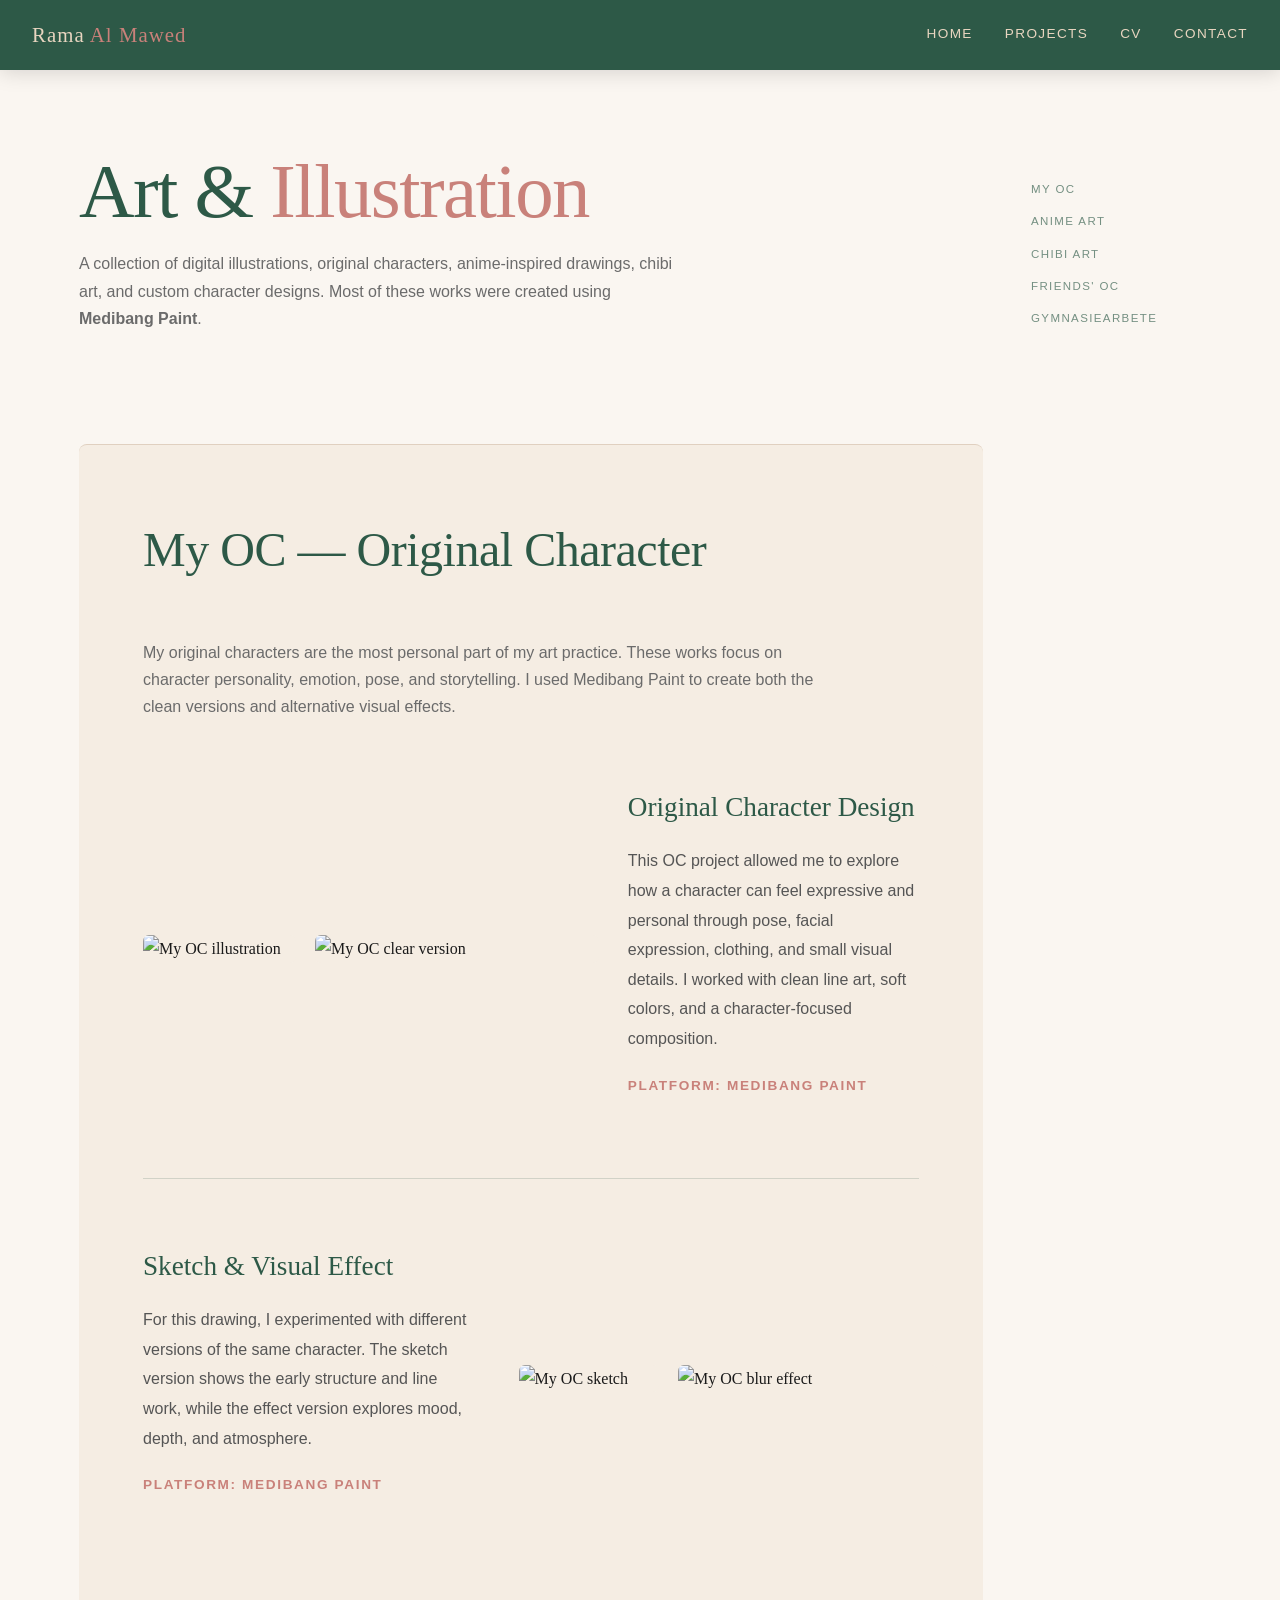
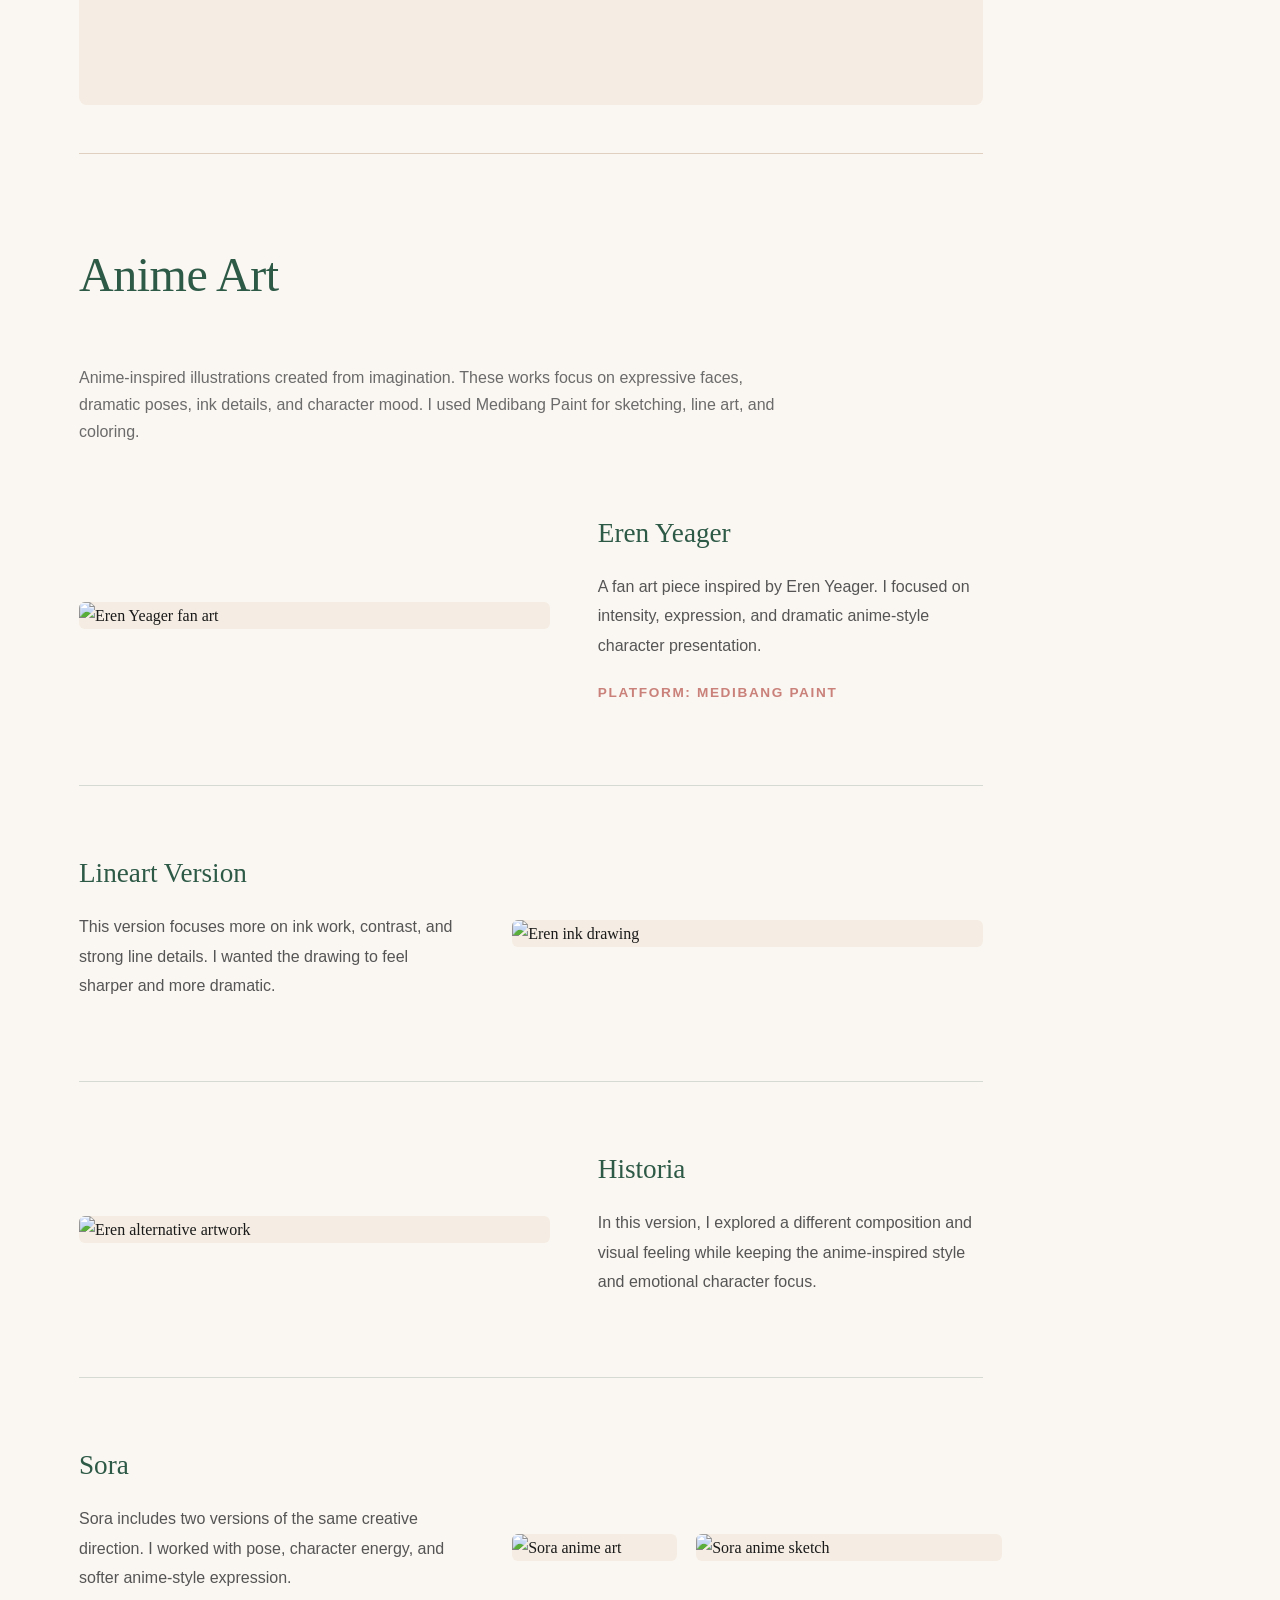
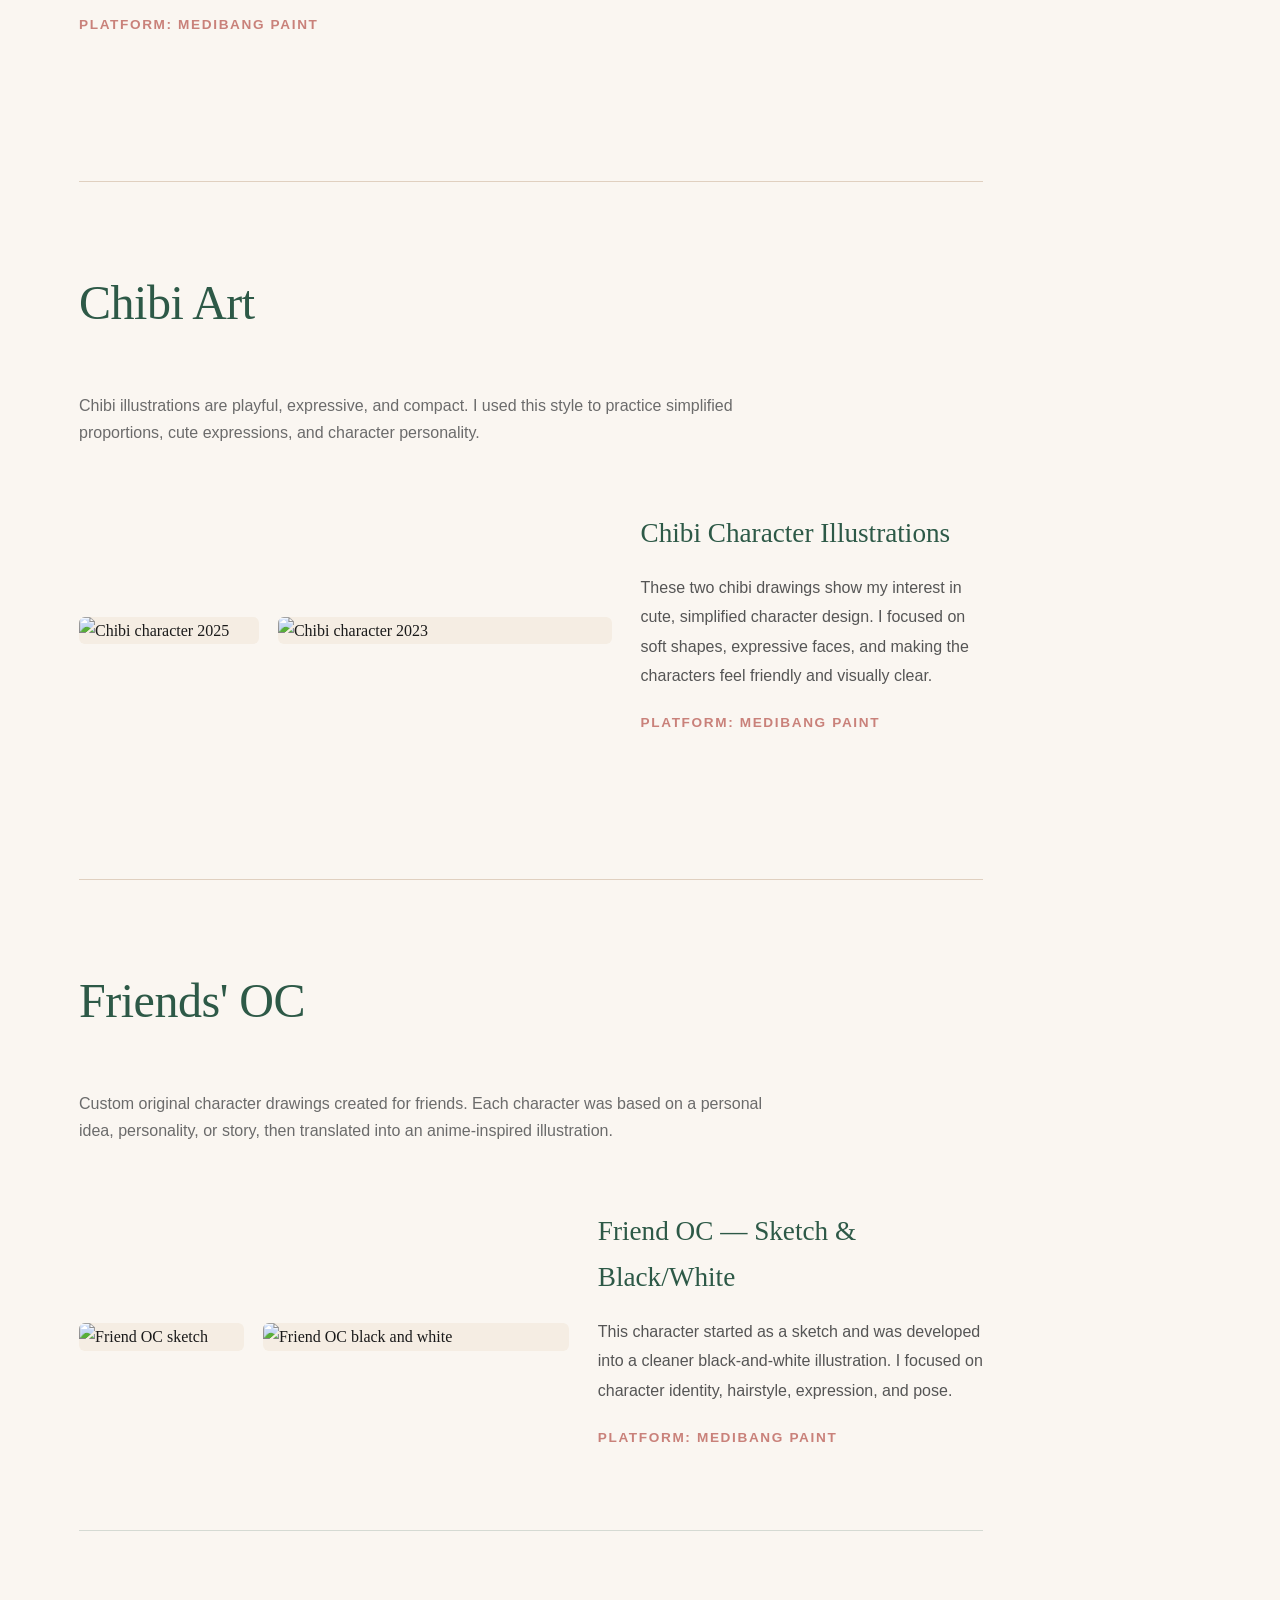
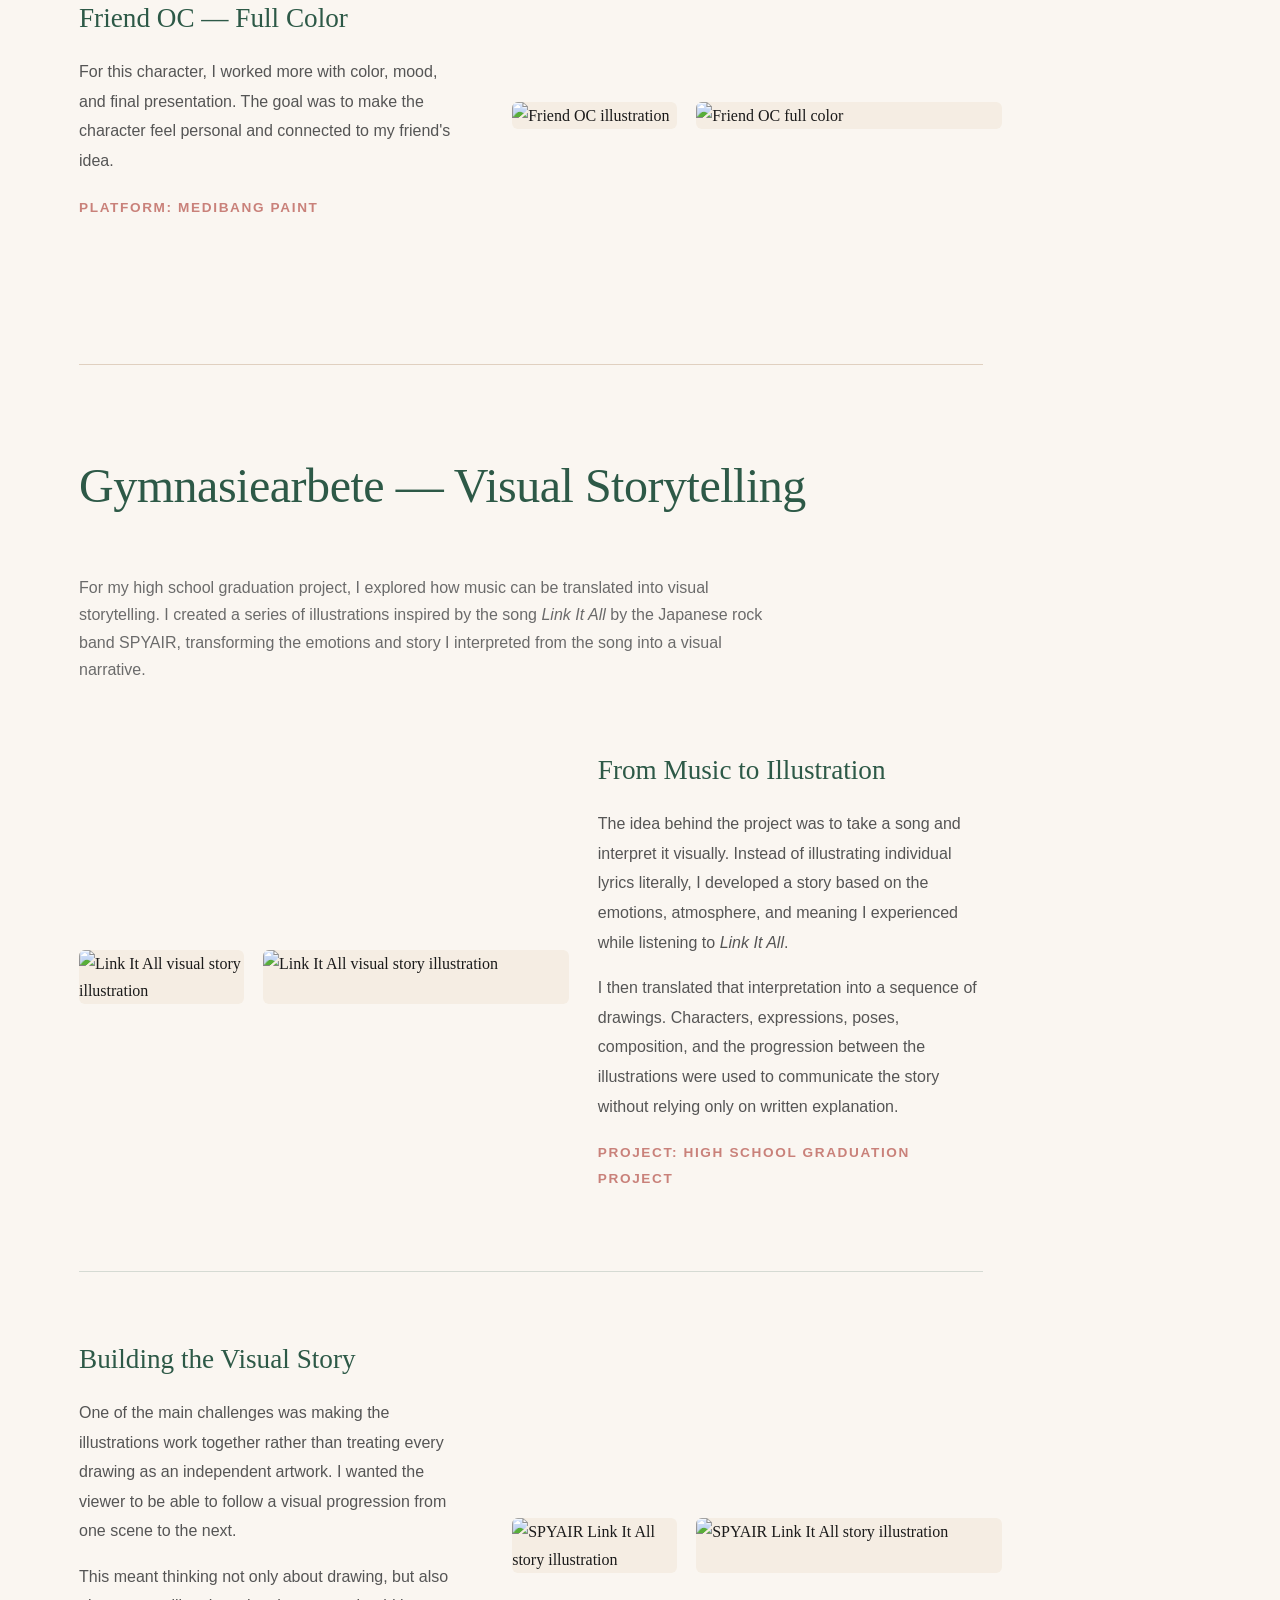
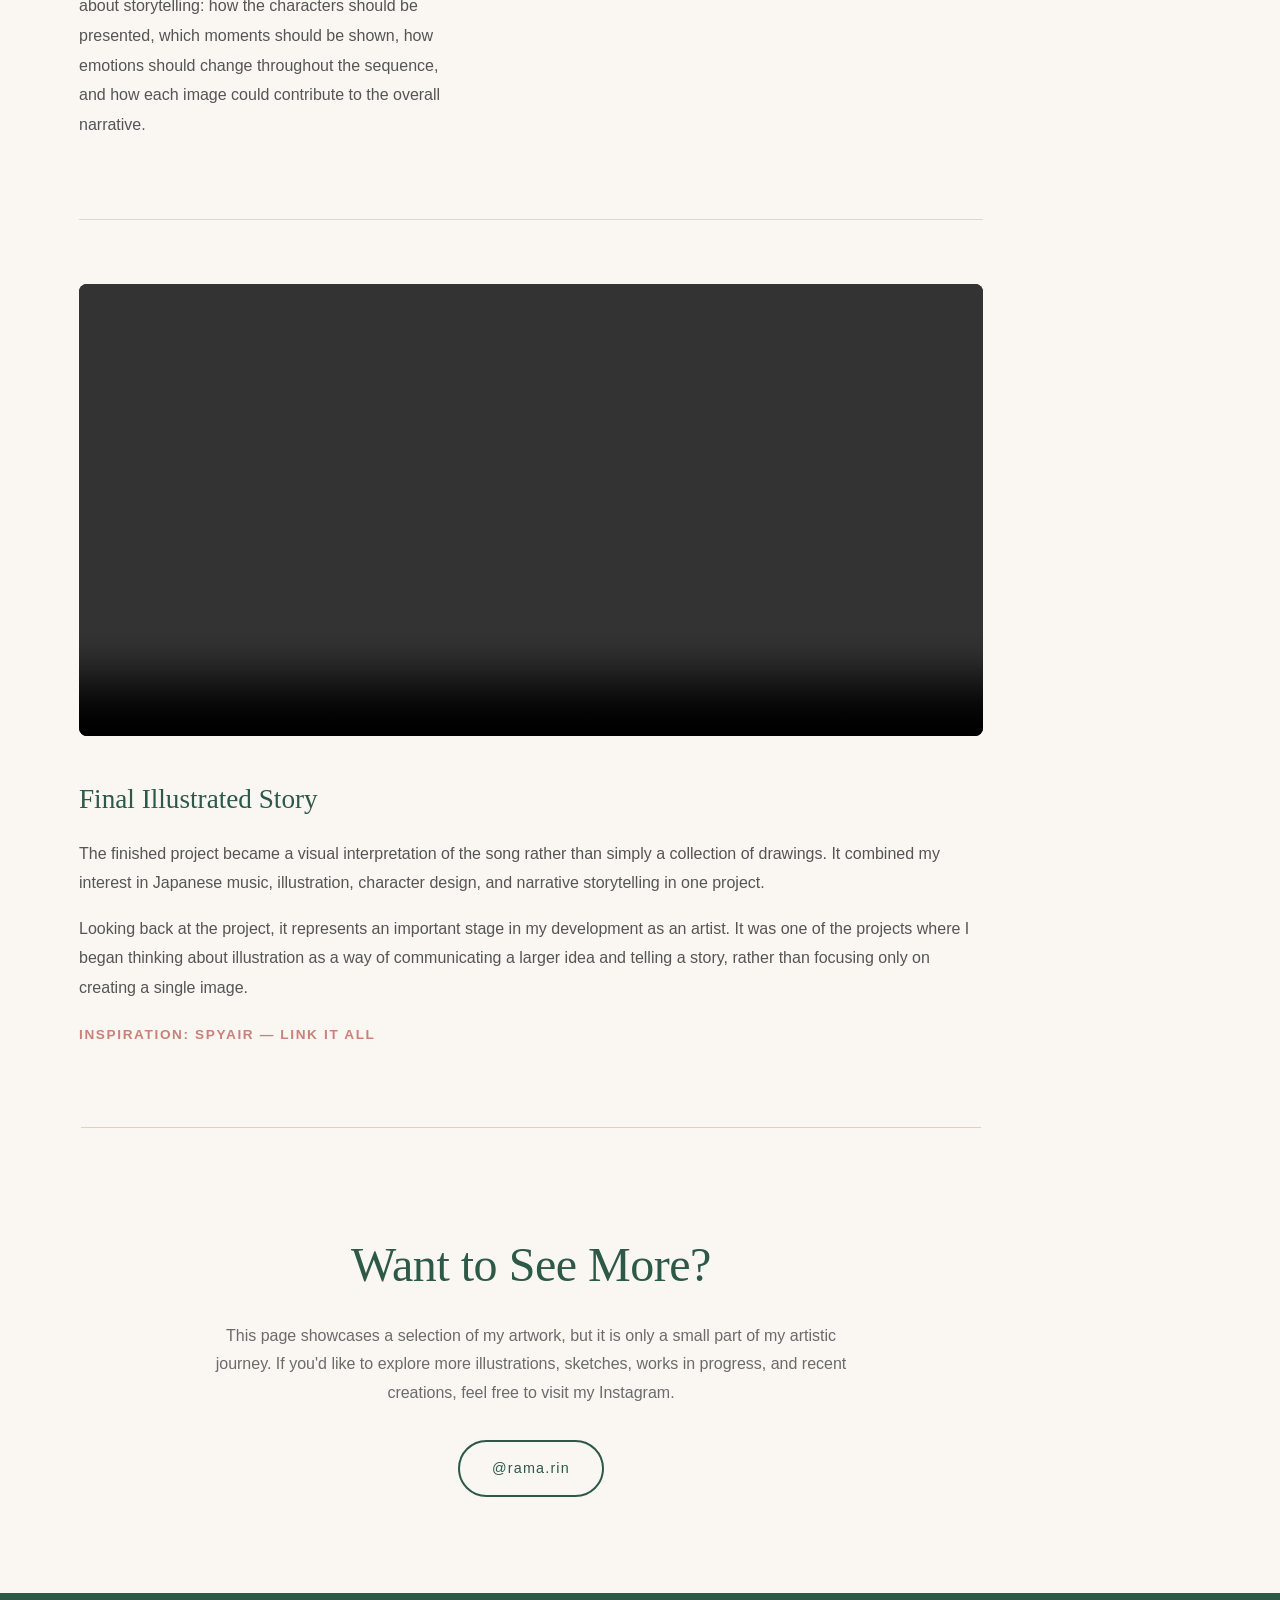
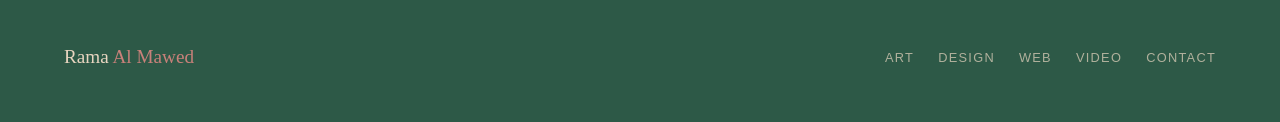
==== commit 7384dfa0: "Add files via upload" ====
--- a/art.html
+++ b/art.html
@@ -14,7 +14,7 @@
   <span></span><span></span><span></span>
 </button>
   <ul class="nav-links">
-  <li><a href="index.html" class="active">Home</a></li>
+  <li><a href="index.html">Home</a></li>
  <li class="dropdown">
   <a href="#" class="projects-toggle">Projects</a>
   <ul class="dropdown-menu">
@@ -36,11 +36,12 @@
 
   <!-- SIDE NAV -->
   <aside class="art-side-nav">
-    <a href="#my-oc">My OC</a>
-    <a href="#anime-art">Anime Art</a>
-    <a href="#chibi-art">Chibi Art</a>
-    <a href="#friends-oc">Friends' OC</a>
-  </aside>
+  <a href="#my-oc">My OC</a>
+  <a href="#anime-art">Anime Art</a>
+  <a href="#chibi-art">Chibi Art</a>
+  <a href="#friends-oc">Friends' OC</a>
+  <a href="#gymnasiearbete">Gymnasiearbete</a>
+</aside>
 
   <!-- MAIN ART CONTENT -->
   <main class="art-content">
@@ -111,7 +112,7 @@
       </div>
 
       <p class="section-desc">
-        Anime-inspired illustrations created from imagination and fan inspiration. These works focus
+        Anime-inspired illustrations created from imagination. These works focus
         on expressive faces, dramatic poses, ink details, and character mood. I used Medibang Paint
         for sketching, line art, and coloring.
       </p>
@@ -220,8 +221,8 @@
 
       <article class="art-project">
         <div class="art-images two-images">
-          <img src="https://lh3.googleusercontent.com/d/1EAVsGRlHg2z6r1tIr3AjmYNr0oofPOMX" alt="Friend OC sketch" onclick="openLightbox(this)">
-          <img src="https://lh3.googleusercontent.com/d/1CSgPWHGYZIJS7LQ9WepuC_ezzD4R92Iz" alt="Friend OC black and white" onclick="openLightbox(this)">
+          <img src="Portfolio/art/friends oc/Sketch.PNG" alt="Friend OC sketch" onclick="openLightbox(this)">
+          <img src="Portfolio/art/friends oc/Black and white.PNG" alt="Friend OC black and white" onclick="openLightbox(this)">
         </div>
 
         <div class="art-text">
@@ -236,8 +237,8 @@
 
       <article class="art-project reverse">
         <div class="art-images two-images">
-          <img src="https://lh3.googleusercontent.com/d/1Pwl20VCTvtFW6ZIeEi3056pZxi4nqEDx" alt="Friend OC illustration" onclick="openLightbox(this)">
-          <img src="https://lh3.googleusercontent.com/d/14hQWFVI6M4XguRiX0zZkIhXB4jCSfAQX" alt="Friend OC full color" onclick="openLightbox(this)">
+          <img src="Portfolio/art/friends oc/mu lineart.png" alt="Friend OC illustration" onclick="openLightbox(this)">
+          <img src="Portfolio/art/friends oc/mu color.PNG" alt="Friend OC full color" onclick="openLightbox(this)">
         </div>
 
         <div class="art-text">
@@ -250,6 +251,140 @@
         </div>
       </article>
     </section>
+    <!-- ===== GYMNASIEARBETE ===== -->
+<section class="art-category" id="gymnasiearbete">
+
+  <div class="section-title">
+    <h2>Gymnasiearbete — Visual Storytelling</h2>
+  </div>
+
+  <p class="section-desc">
+    For my high school graduation project, I explored how music can be translated
+    into visual storytelling. I created a series of illustrations inspired by
+    the song <em>Link It All</em> by the Japanese rock band SPYAIR, transforming
+    the emotions and story I interpreted from the song into a visual narrative.
+  </p>
+
+  <!-- PROJECT INTRO -->
+  <article class="art-project">
+    <div class="art-images two-images">
+
+      <!-- Replace these with your Cloudinary links later -->
+      <img
+        src="Portfolio/art/gymnasiearbete/1.PNG"
+        alt="Link It All visual story illustration"
+        onclick="openLightbox(this)"
+      >
+
+      <img
+        src="Portfolio/art/gymnasiearbete/2.PNG"
+        alt="Link It All visual story illustration"
+        onclick="openLightbox(this)"
+      >
+
+    </div>
+
+    <div class="art-text">
+
+      <h3>From Music to Illustration</h3>
+
+      <p>
+        The idea behind the project was to take a song and interpret it visually.
+        Instead of illustrating individual lyrics literally, I developed a story
+        based on the emotions, atmosphere, and meaning I experienced while
+        listening to <em>Link It All</em>.
+      </p>
+
+      <p>
+        I then translated that interpretation into a sequence of drawings.
+        Characters, expressions, poses, composition, and the progression between
+        the illustrations were used to communicate the story without relying
+        only on written explanation.
+      </p>
+
+      <p class="tool">Project: High School Graduation Project</p>
+
+    </div>
+  </article>
+
+
+  <!-- SECOND PART -->
+  <article class="art-project reverse">
+
+    <div class="art-images two-images">
+
+      <img
+        src="Portfolio/art/gymnasiearbete/3.PNG"
+        alt="SPYAIR Link It All story illustration"
+        onclick="openLightbox(this)"
+      >
+
+      <img
+        src="Portfolio/art/gymnasiearbete/4.PNG"
+        alt="SPYAIR Link It All story illustration"
+        onclick="openLightbox(this)"
+      >
+
+    </div>
+
+    <div class="art-text">
+
+      <h3>Building the Visual Story</h3>
+
+      <p>
+        One of the main challenges was making the illustrations work together
+        rather than treating every drawing as an independent artwork. I wanted
+        the viewer to be able to follow a visual progression from one scene to
+        the next.
+      </p>
+
+      <p>
+        This meant thinking not only about drawing, but also about storytelling:
+        how the characters should be presented, which moments should be shown,
+        how emotions should change throughout the sequence, and how each image
+        could contribute to the overall narrative.
+      </p>
+
+    </div>
+  </article>
+
+
+  <!-- THIRD PART -->
+  <div class="art-video">
+  <video controls preload="metadata">
+    <source
+      src="https://res.cloudinary.com/vfszpm1n/video/upload/v1786277287/Rama_Project_Final_video.mp4"
+      type="video/mp4"
+    >
+  </video>
+</div>
+
+    <div class="art-text">
+
+      <h3>Final Illustrated Story</h3>
+
+      <p>
+        The finished project became a visual interpretation of the song rather
+        than simply a collection of drawings. It combined my interest in
+        Japanese music, illustration, character design, and narrative
+        storytelling in one project.
+      </p>
+
+      <p>
+        Looking back at the project, it represents an important stage in my
+        development as an artist. It was one of the projects where I began
+        thinking about illustration as a way of communicating a larger idea
+        and telling a story, rather than focusing only on creating a single
+        image.
+      </p>
+
+      <p class="tool">
+        Inspiration: SPYAIR — Link It All
+      </p>
+
+    </div>
+
+</section>
 <section class="art-ending">
     <h2>Want to See More?</h2>
 
--- a/style.css
+++ b/style.css
@@ -1,4 +1,4 @@
-/* ===== COLOR PALETTE ===== */
+/* ===== COLORS ===== */
 :root {
   --green: #2D5947;
   --green-light: #3a7060;
@@ -12,62 +12,135 @@
   --border: #e0d0c0;
 }
 
-/* ===== RESET ===== */
-*, *::before, *::after { box-sizing: border-box; margin: 0; padding: 0; }
-html { scroll-behavior: smooth; }
+/* ===== RESET / BASE ===== */
+*,
+*::before,
+*::after {
+  box-sizing: border-box;
+  margin: 0;
+  padding: 0;
+}
+
+html {
+  scroll-behavior: smooth;
+}
+
 body {
-  font-family: 'Georgia', serif;
+  font-family: Georgia, serif;
   background: var(--off-white);
   color: var(--dark);
   line-height: 1.7;
 }
 
-/* ===== TYPOGRAPHY ===== */
-h1, h2, h3, h4 { font-family: 'Georgia', serif; font-weight: normal; }
-h1 { font-size: clamp(2.5rem, 6vw, 5rem); letter-spacing: -0.02em; line-height: 1.1; }
-h2 { font-size: clamp(1.8rem, 4vw, 3rem); letter-spacing: -0.01em; }
-h3 { font-size: clamp(1.2rem, 2.5vw, 1.8rem); }
-h4 { font-size: 1rem; text-transform: uppercase; letter-spacing: 0.15em; }
-p { font-family: 'Arial', sans-serif; font-size: 1rem; color: var(--text-muted); }
-a { text-decoration: none; color: inherit; transition: all 0.3s ease; }
-
-/* ===== NAVIGATION ===== */
+img,
+video {
+  max-width: 100%;
+}
+
+h1,
+h2,
+h3,
+h4,
+h5 {
+  font-family: Georgia, serif;
+  font-weight: normal;
+}
+
+h1 {
+  font-size: clamp(2.5rem, 6vw, 5rem);
+  line-height: 1.1;
+  letter-spacing: -0.02em;
+}
+
+h2 {
+  font-size: clamp(1.8rem, 4vw, 3rem);
+  letter-spacing: -0.01em;
+}
+
+h3 {
+  font-size: clamp(1.2rem, 2.5vw, 1.8rem);
+}
+
+h4 {
+  font-size: 1rem;
+  text-transform: uppercase;
+  letter-spacing: 0.15em;
+}
+
+p {
+  font-family: Arial, sans-serif;
+  font-size: 1rem;
+  color: var(--text-muted);
+}
+
+a {
+  color: inherit;
+  text-decoration: none;
+  transition: 0.25s ease;
+}
+
+[id] {
+  scroll-margin-top: 140px;
+}
+
+/* =========================================================
+   MAIN NAVIGATION
+   ========================================================= */
 nav {
   position: fixed;
-  top: 0; left: 0; right: 0;
+  inset: 0 0 auto 0;
   z-index: 1000;
-  background: var(--green);
+  height: 70px;
   padding: 0 2rem;
-  height: 70px;
   display: flex;
   align-items: center;
   justify-content: space-between;
-  box-shadow: 0 2px 20px rgba(0,0,0,0.15);
-}
-.nav-toggle {
-  display: none;
-}
+  background: var(--green);
+  box-shadow: 0 2px 20px rgba(0, 0, 0, 0.15);
+}
+
 .nav-logo {
+  flex-shrink: 0;
   font-size: 1.3rem;
   color: var(--cream);
-  font-family: 'Georgia', serif;
   letter-spacing: 0.05em;
 }
-.nav-logo span { color: var(--salmon); }
-.nav-links { display: flex; gap: 2rem; align-items: center; list-style: none; }
+
+.nav-logo span {
+  color: var(--salmon);
+}
+
+.nav-links {
+  display: flex;
+  align-items: center;
+  gap: 2rem;
+  list-style: none;
+}
+
+.nav-links > li {
+  list-style: none;
+}
+
 .nav-links a {
+  display: block;
+  padding: 0.3rem 0;
+  border-bottom: 2px solid transparent;
+  font-family: Arial, sans-serif;
+  font-size: 0.85rem;
   color: var(--cream);
-  font-family: 'Arial', sans-serif;
-  font-size: 0.85rem;
   text-transform: uppercase;
   letter-spacing: 0.1em;
-  padding: 0.3rem 0;
-  border-bottom: 2px solid transparent;
-}
-.nav-links a:hover, .nav-links a.active { border-bottom-color: var(--salmon); color: white; }
+}
+
+.nav-links a:hover,
+.nav-links a.active {
+  color: #fff;
+  border-bottom-color: var(--salmon);
+}
+
+/* Desktop dropdown */
 .dropdown {
   position: relative;
-  list-style: none;
 }
 
 .dropdown-menu {
@@ -75,42 +148,57 @@
   position: absolute;
   top: 100%;
   left: 0;
+  z-index: 1100;
+  min-width: 210px;
+  padding: 0.8rem 0;
+  list-style: none;
   background: var(--green);
-  list-style: none;
-  margin: 0;
-  padding: 0.8rem 0;
-  min-width: 200px;
-  z-index: 2000;
-}
-
-.dropdown-menu li {
-  list-style: none;
+  box-shadow: 0 10px 24px rgba(0, 0, 0, 0.12);
 }
 
 .dropdown-menu a {
-  display: block;
   padding: 0.7rem 1rem;
   white-space: nowrap;
-}
-
-.dropdown:hover .dropdown-menu {
+  border-bottom: 0;
+}
+
+@media (min-width: 901px) {
+  .dropdown:hover .dropdown-menu {
+    display: block;
+  }
+}
+
+.nav-toggle {
+  display: none;
+  padding: 0.5rem;
+  background: none;
+  border: 0;
+  cursor: pointer;
+}
+
+.nav-toggle span {
   display: block;
-}
-/* Mobile nav toggle */
-.nav-toggle { display: none; background: none; border: none; cursor: pointer; padding: 0.5rem; }
-.nav-toggle span { display: block; width: 24px; height: 2px; background: var(--cream); margin: 5px 0; transition: 0.3s; }
-
-/* ===== PAGE WRAPPER ===== */
-.page-wrapper { margin-top: 70px; }
-
-/* ===== HERO ===== */
+  width: 24px;
+  height: 2px;
+  margin: 5px 0;
+  background: var(--cream);
+}
+
+.page-wrapper {
+  margin-top: 70px;
+}
+
+/* =========================================================
+   HOME PAGE
+   ========================================================= */
 .hero {
   min-height: calc(100vh - 70px);
-  background: var(--green);
   display: grid;
   grid-template-columns: 1fr 1fr;
   overflow: hidden;
-}
+  background: var(--green);
+}
+
 .hero-content {
   padding: 5rem 4rem;
   display: flex;
@@ -118,65 +206,54 @@
   justify-content: center;
   color: var(--cream);
 }
+
 .hero-eyebrow {
-  font-family: 'Arial', sans-serif;
+  margin-bottom: 1.5rem;
+  font-family: Arial, sans-serif;
   font-size: 0.8rem;
+  color: var(--salmon);
   text-transform: uppercase;
   letter-spacing: 0.3em;
-  color: var(--salmon);
-  margin-bottom: 1.5rem;
-}
+}
+
 .hero-name {
+  margin-bottom: 1rem;
   font-size: clamp(3rem, 7vw, 6rem);
   line-height: 1;
-  margin-bottom: 1rem;
   color: var(--cream);
 }
-.hero-name em { color: var(--salmon); font-style: italic; }
+
+.hero-name em {
+  color: var(--salmon);
+}
+
 .hero-title {
-  font-family: 'Arial', sans-serif;
+  margin-bottom: 2rem;
+  font-family: Arial, sans-serif;
   font-size: 1.1rem;
   color: rgba(232, 213, 192, 0.7);
-  margin-bottom: 2rem;
   letter-spacing: 0.05em;
 }
+
 .hero-bio {
-  font-family: 'Arial', sans-serif;
-  font-size: 1rem;
-  color: rgba(232, 213, 192, 0.8);
   max-width: 500px;
   margin-bottom: 3rem;
+  font-family: Arial, sans-serif;
+  color: rgba(232, 213, 192, 0.8);
   line-height: 1.8;
 }
-.hero-btns { display: flex; gap: 1rem; flex-wrap: wrap; }
-.btn-primary {
-  background: var(--salmon);
-  color: white;
-  padding: 0.9rem 2.2rem;
-  border-radius: 2px;
-  font-family: 'Arial', sans-serif;
-  font-size: 0.85rem;
-  text-transform: uppercase;
-  letter-spacing: 0.1em;
-  transition: 0.3s;
-}
-.btn-primary:hover { background: var(--salmon-light); transform: translateY(-2px); }
-.btn-outline {
-  border: 2px solid var(--cream);
-  color: var(--cream);
-  padding: 0.9rem 2.2rem;
-  border-radius: 2px;
-  font-family: 'Arial', sans-serif;
-  font-size: 0.85rem;
-  text-transform: uppercase;
-  letter-spacing: 0.1em;
-  transition: 0.3s;
-}
-.btn-outline:hover { background: var(--cream); color: var(--green); transform: translateY(-2px); }
+
+.hero-btns {
+  display: flex;
+  flex-wrap: wrap;
+  gap: 1rem;
+}
+
 .hero-photo {
   position: relative;
   overflow: hidden;
 }
+
 .hero-photo img {
   width: 100%;
   height: 100%;
@@ -184,154 +261,292 @@
   object-position: top center;
   filter: sepia(10%) brightness(0.9);
 }
+
 .hero-photo::after {
-  content: '';
+  content: "";
   position: absolute;
   inset: 0;
-  background: linear-gradient(135deg, rgba(45,89,71,0.4) 0%, transparent 60%);
-}
-
-/* ===== SKILLS STRIP ===== */
+  background: linear-gradient(135deg, rgba(45, 89, 71, 0.4), transparent 60%);
+}
+
+.btn-primary,
+.btn-outline,
+.btn-outline-dark {
+  display: inline-block;
+  padding: 0.9rem 2.2rem;
+  border-radius: 2px;
+  font-family: Arial, sans-serif;
+  font-size: 0.85rem;
+  text-transform: uppercase;
+  letter-spacing: 0.1em;
+}
+
+.btn-primary {
+  background: var(--salmon);
+  color: #fff;
+}
+
+.btn-primary:hover {
+  background: var(--salmon-light);
+  transform: translateY(-2px);
+}
+
+.btn-outline {
+  border: 2px solid var(--cream);
+  color: var(--cream);
+}
+
+.btn-outline:hover {
+  background: var(--cream);
+  color: var(--green);
+}
+
+.btn-outline-dark {
+  border: 2px solid var(--green);
+  color: var(--green);
+}
+
+.btn-outline-dark:hover {
+  background: var(--green);
+  color: var(--cream);
+}
+
+/* Skills strip */
 .skills-strip {
-  background: var(--cream);
   padding: 3rem 4rem;
   display: grid;
   grid-template-columns: auto 1fr;
   gap: 3rem;
   align-items: center;
-}
-.skills-strip h4 { color: var(--green); margin-bottom: 0; }
-.skills-grid { display: flex; flex-wrap: wrap; gap: 0.7rem; }
+  background: var(--cream);
+}
+
+.skills-strip h4 {
+  color: var(--green);
+}
+
+.skills-grid {
+  display: flex;
+  flex-wrap: wrap;
+  gap: 0.7rem;
+}
+
 .skill-tag {
-  background: white;
+  padding: 0.4rem 1rem;
   border: 1px solid var(--border);
-  color: var(--dark);
-  padding: 0.4rem 1rem;
-  border-radius: 100px;
-  font-family: 'Arial', sans-serif;
+  border-radius: 999px;
+  background: #fff;
+  font-family: Arial, sans-serif;
   font-size: 0.8rem;
-  transition: 0.2s;
-}
-.skill-tag:hover { background: var(--salmon); color: white; border-color: var(--salmon); }
-
-/* ===== SECTION HEADER ===== */
+}
+
+.skill-tag:hover {
+  background: var(--salmon);
+  color: #fff;
+  border-color: var(--salmon);
+}
+
+/* Home section heading */
 .section-header {
+  padding: 5rem 2rem 3rem;
   text-align: center;
-  padding: 5rem 2rem 3rem;
-}
+}
+
 .section-header .label {
-  font-family: 'Arial', sans-serif;
+  display: block;
+  margin-bottom: 1rem;
+  font-family: Arial, sans-serif;
   font-size: 0.75rem;
+  color: var(--salmon);
   text-transform: uppercase;
   letter-spacing: 0.3em;
-  color: var(--salmon);
+}
+
+.section-header h2 {
   margin-bottom: 1rem;
-  display: block;
-}
-.section-header h2 { color: var(--green); margin-bottom: 1rem; }
-.section-header p { max-width: 600px; margin: 0 auto; }
+  color: var(--green);
+}
+
+.section-header p {
+  max-width: 600px;
+  margin: 0 auto;
+}
+
 .divider {
   width: 60px;
   height: 3px;
-  background: var(--salmon);
   margin: 1.5rem auto 0;
   border-radius: 2px;
-}
-
-/* ===== PROJECTS GRID (home page) ===== */
+  background: var(--salmon);
+}
+
+/* Home project cards */
 .projects-preview {
   padding: 0 4rem 6rem;
   display: grid;
-  grid-template-columns: repeat(auto-fit, minmax(280px, 1fr));
+  grid-template-columns: repeat(auto-fit, minmax(260px, 1fr));
   gap: 2rem;
 }
+
 .project-card {
-  background: white;
+  display: block;
+  overflow: hidden;
   border-radius: 4px;
-  overflow: hidden;
-  transition: transform 0.3s, box-shadow 0.3s;
-  box-shadow: 0 2px 15px rgba(0,0,0,0.06);
-}
-.project-card:hover { transform: translateY(-8px); box-shadow: 0 15px 40px rgba(0,0,0,0.12); }
+  background: #fff;
+  box-shadow: 0 2px 15px rgba(0, 0, 0, 0.06);
+  transition: transform 0.3s ease, box-shadow 0.3s ease;
+}
+
+.project-card:hover {
+  transform: translateY(-8px);
+  box-shadow: 0 15px 40px rgba(0, 0, 0, 0.12);
+}
+
 .project-card-img {
   height: 200px;
   overflow: hidden;
 }
-.project-card-img img { width: 100%; height: 100%; object-fit: cover; transition: transform 0.5s; }
-.project-card:hover .project-card-img img { transform: scale(1.08); }
+
+.project-card-img img {
+  width: 100%;
+  height: 100%;
+  object-fit: cover;
+  transition: transform 0.5s ease;
+}
+
+.project-card:hover .project-card-img img {
+  transform: scale(1.06);
+}
+
 .project-card-body {
   padding: 1.5rem;
   background: var(--off-white);
 }
+
 .project-card-body .tag {
-  font-family: 'Arial', sans-serif;
+  margin-bottom: 0.5rem;
+  font-family: Arial, sans-serif;
   font-size: 0.7rem;
+  color: var(--salmon);
   text-transform: uppercase;
   letter-spacing: 0.15em;
-  color: var(--salmon);
+}
+
+.project-card-body h3 {
   margin-bottom: 0.5rem;
-}
-.project-card-body h3 { color: var(--green); font-size: 1.2rem; margin-bottom: 0.5rem; }
-.project-card-body p { font-size: 0.9rem; }
-.project-card-body a {
+  font-size: 1.2rem;
+  color: var(--green);
+}
+
+.project-card-body p {
+  font-size: 0.9rem;
+}
+
+.project-card-body > span {
   display: inline-block;
   margin-top: 1rem;
-  font-family: 'Arial', sans-serif;
+  padding-bottom: 2px;
+  border-bottom: 1px solid var(--green);
+  font-family: Arial, sans-serif;
   font-size: 0.8rem;
+  color: var(--green);
   text-transform: uppercase;
   letter-spacing: 0.1em;
-  color: var(--green);
-  border-bottom: 1px solid var(--green);
-  padding-bottom: 2px;
-}
-.project-card-body a:hover { color: var(--salmon); border-color: var(--salmon); }
-
-/* ===== PAGE HERO (inner pages) ===== */
-.page-hero {
+}
+
+/* Home about section */
+.about-strip {
+  padding: 6rem 4rem;
+  display: grid;
+  grid-template-columns: 1fr 1fr;
+  gap: 4rem;
+  align-items: center;
   background: var(--green);
-  padding: 5rem 4rem;
-  display: grid;
-  grid-template-columns: 1fr auto;
-  align-items: end;
-  gap: 2rem;
-}
-.page-hero h1 { color: var(--cream); }
-.page-hero h1 span { color: var(--salmon); }
-.page-hero p {
-  color: rgba(232,213,192,0.75);
-  max-width: 600px;
-  margin-top: 1rem;
-  font-family: 'Arial', sans-serif;
-}
-.page-hero-nav {
-  display: flex;
-  gap: 1rem;
-  flex-wrap: wrap;
-  justify-content: flex-end;
-}
-.page-hero-nav a {
-  background: rgba(255,255,255,0.1);
+}
+
+.about-strip h2 {
+  margin-bottom: 1.5rem;
   color: var(--cream);
-  padding: 0.5rem 1.2rem;
-  border-radius: 100px;
-  font-family: 'Arial', sans-serif;
+}
+
+.about-strip h2 em {
+  color: var(--salmon);
+}
+
+.about-strip p {
+  margin-bottom: 1.2rem;
+  color: rgba(232, 213, 192, 0.8);
+}
+
+.stats {
+  margin-top: 2rem;
+  display: grid;
+  grid-template-columns: 1fr 1fr;
+  gap: 1.5rem;
+}
+
+.stat {
+  padding: 1.5rem;
+  border-radius: 4px;
+  background: rgba(255, 255, 255, 0.07);
+  text-align: center;
+}
+
+.stat .num {
+  display: block;
+  font-size: 2.5rem;
+  color: var(--salmon);
+}
+
+.stat .label {
+  font-family: Arial, sans-serif;
   font-size: 0.8rem;
-  letter-spacing: 0.05em;
-  transition: 0.2s;
-}
-.page-hero-nav a:hover, .page-hero-nav a.active {
+  color: rgba(232, 213, 192, 0.6);
+  text-transform: uppercase;
+  letter-spacing: 0.1em;
+}
+
+.langs {
+  margin-top: 2rem;
+}
+
+.langs h4 {
+  margin-bottom: 1rem;
+  color: var(--salmon);
+}
+
+.lang-bar {
+  margin-bottom: 0.8rem;
+}
+
+.lang-name {
+  margin-bottom: 0.3rem;
+  font-size: 0.85rem;
+  color: rgba(232, 213, 192, 0.7);
+}
+
+.lang-track {
+  height: 4px;
+  border-radius: 2px;
+  background: rgba(255, 255, 255, 0.15);
+}
+
+.lang-fill {
+  height: 100%;
+  border-radius: 2px;
   background: var(--salmon);
-  color: white;
-}
+}
+
+/* =========================================================
+   SHARED INNER-PAGE LAYOUT
+   ========================================================= */
 .art-layout {
+  max-width: 1250px;
+  margin: 0 auto;
+  padding: 0 4rem;
   display: grid;
   grid-template-columns: minmax(0, 1fr) 170px;
   gap: 3rem;
-  padding-top: 70px;
-  max-width: 1250px;
-  margin: 0 auto;
-  padding-left: 4rem;
-  padding-right: 4rem;
 }
 
 .art-content {
@@ -344,9 +559,10 @@
   grid-column: 2;
   grid-row: 1;
   position: sticky;
-  top: 110px;
+  top: 100px;
+  align-self: start;
   height: fit-content;
-  padding-top: 4rem;
+  padding-top: 5rem;
   display: flex;
   flex-direction: column;
   gap: 0.8rem;
@@ -358,7 +574,6 @@
 
 .art-side-nav a {
   color: var(--green);
-  text-decoration: none;
   opacity: 0.65;
 }
 
@@ -367,10 +582,34 @@
   opacity: 1;
 }
 
+/* Inner hero */
+.page-hero {
+  padding: 5rem 4rem;
+  display: grid;
+  grid-template-columns: 1fr auto;
+  gap: 2rem;
+  align-items: end;
+  background: var(--green);
+}
+
+.page-hero h1 {
+  color: var(--cream);
+}
+
+.page-hero h1 span {
+  color: var(--salmon);
+}
+
+.page-hero p {
+  max-width: 600px;
+  margin-top: 1rem;
+  color: rgba(232, 213, 192, 0.75);
+}
+
 .art-hero {
+  padding: 5rem 0 4rem;
+  display: block;
   background: transparent;
-  padding: 4rem 0;
-  display: block;
 }
 
 .art-hero h1 {
@@ -381,19 +620,50 @@
   color: var(--text-muted);
 }
 
+/* Sections */
+.art-category {
+  margin-top: 3rem;
+  padding-top: 5rem;
+  border-top: 1px solid var(--border);
+}
+
 .featured-oc {
+  margin-bottom: 2rem;
+  padding: 4rem;
+  border-radius: 8px;
   background: var(--cream-light);
-  padding: 4rem;
-  margin-bottom: 2rem;
-  border-radius: 8px;
-}
-
+}
+
+.section-title {
+  margin-bottom: 3rem;
+  display: flex;
+  align-items: center;
+  gap: 1.5rem;
+}
+
+.section-title h2 {
+  color: var(--green);
+}
+
+.section-desc {
+  max-width: 700px;
+  margin-bottom: 2.5rem;
+  color: var(--text-muted);
+}
+
+/* Project rows */
 .art-project {
+  margin: 4rem 0;
+  padding-bottom: 4rem;
   display: grid;
   grid-template-columns: 1.1fr 0.9fr;
   gap: 3rem;
   align-items: center;
-  margin: 4rem 0;
+  border-bottom: 1px solid rgba(45, 89, 71, 0.18);
+}
+
+.art-project:last-child {
+  border-bottom: 0;
 }
 
 .art-project.reverse {
@@ -401,7 +671,8 @@
 }
 
 .art-project.reverse .art-images,
-.art-project.reverse .single-art {
+.art-project.reverse .single-art,
+.art-project.reverse .video-embed {
   order: 2;
 }
 
@@ -409,14 +680,18 @@
   order: 1;
 }
 
-.oc-focus {
+.oc-focus,
+.chibi-block {
   grid-template-columns: 1.2fr 0.8fr;
 }
 
+.art-images {
+  display: grid;
+  gap: 1.2rem;
+}
+
 .art-images.two-images {
-    display: grid;
-    grid-template-columns: 35% 65%;
-    gap: 1.2rem;
+  grid-template-columns: 35% 65%;
 }
 
 .art-images img,
@@ -424,10 +699,10 @@
   width: 100%;
   height: auto;
   max-height: 650px;
+  display: block;
   object-fit: contain;
-  display: block;
+  border-radius: 6px;
   background: var(--cream-light);
-  border-radius: 6px;
   cursor: pointer;
   transition: transform 0.3s ease;
 }
@@ -438,273 +713,311 @@
 }
 
 .art-text h3 {
-  color: var(--green);
+  margin-bottom: 1rem;
   font-size: 1.7rem;
+  color: var(--green);
+}
+
+.art-text p {
   margin-bottom: 1rem;
-}
-
-.art-text p {
   color: #555;
-  line-height: 1.8;
-  font-size: 1rem;
-}
-/* Big divider between categories */
-.art-category {
-  border-top: 1px solid var(--border);
-  padding-top: 5rem;
-  margin-top: 3rem;
-}
-
-/* Small divider between drawings */
-.art-project {
-  border-bottom: 1px solid rgba(45, 89, 71, 0.18);
-  padding-bottom: 4rem;
-}
-
-.art-project:last-child {
-  border-bottom: none;
-}
-
+  line-height: 1.85;
+}
+
+.art-text ul,
+.cv-item ul {
+  margin-top: 1rem;
+  padding-left: 1.2rem;
+}
+
+.art-text li,
+.cv-item li {
+  margin-bottom: 0.45rem;
+  font-family: Arial, sans-serif;
+  color: var(--text-muted);
+}
 
 .tool {
+  margin-top: 1.2rem;
+  font-family: Arial, sans-serif;
+  font-size: 0.85rem !important;
+  font-weight: 600;
   color: var(--salmon) !important;
-  font-family: Arial, sans-serif;
-  font-size: 0.85rem !important;
   text-transform: uppercase;
   letter-spacing: 0.12em;
+}
+
+/* Detail links */
+.details-link {
+  display: inline-block;
   margin-top: 1rem;
-}
-
-.chibi-block {
-  grid-template-columns: 1.2fr 0.8fr;
-}
-
-/* ===== SECTION (art/design pages) ===== */
-.section {
-  padding: 5rem 4rem;
-}
-.section:nth-child(even) { background: var(--cream-light); }
-.section-title {
-  display: flex;
-  align-items: center;
-  gap: 1.5rem;
-  margin-bottom: 3rem;
-}
-.section-title h2 { color: var(--green); }
-.section-title .num {
-  font-size: 3rem;
-  font-family: 'Georgia', serif;
+  margin-bottom: 1.5rem;
+  padding-bottom: 3px;
+  border-bottom: 1px solid var(--salmon);
+  font-family: Arial, sans-serif;
+  font-size: 0.8rem;
   color: var(--salmon);
-  opacity: 0.3;
-  font-style: italic;
-  line-height: 1;
-}
-.section-desc { color: var(--text-muted); max-width: 700px; margin-bottom: 2.5rem; font-family: 'Arial', sans-serif; }
-
-/* ===== IMAGE GALLERY ===== */
-.gallery {
-  display: grid;
-  grid-template-columns: repeat(auto-fill, minmax(280px, 1fr));
-  gap: 1.2rem;
-}
-.gallery.wide {
-  grid-template-columns: repeat(auto-fill, minmax(350px, 1fr));
-}
-.gallery-item {
-  position: relative;
+  text-transform: uppercase;
+  letter-spacing: 0.1em;
+}
+
+.details-link:hover {
+  color: var(--green);
+  border-color: var(--green);
+}
+
+/* Art page ending */
+.art-ending {
+  max-width: 900px;
+  margin: 5rem auto 0;
+  padding: 6rem 2rem;
+  border-top: 1px solid var(--border);
+  text-align: center;
+}
+
+.art-ending h2 {
+  margin-bottom: 1rem;
+  color: var(--green);
+}
+
+.art-ending p {
+  max-width: 650px;
+  margin: 0 auto 2rem;
+  line-height: 1.8;
+}
+
+.instagram-btn {
+  display: inline-block;
+  padding: 0.9rem 2rem;
+  border: 2px solid var(--green);
+  border-radius: 999px;
+  font-family: Arial, sans-serif;
+  font-size: 0.9rem;
+  color: var(--green);
+  letter-spacing: 0.08em;
+}
+
+.instagram-btn:hover {
+  background: var(--green);
+  color: var(--cream);
+}
+
+/* Art page video */
+.art-video {
+  width: 100%;
+  margin: 2.5rem 0;
+}
+
+.art-video video {
+  width: 100%;
+  height: auto;
+  display: block;
+  border-radius: 8px;
+  background: #111;
+}
+
+/* =========================================================
+   VIDEO
+   ========================================================= */
+.video-embed {
+  width: 100%;
+  aspect-ratio: 16 / 9;
   overflow: hidden;
-  border-radius: 4px;
-  background: var(--cream);
-  aspect-ratio: 4/3;
-  cursor: pointer;
-}
-.gallery-item.portrait { aspect-ratio: 3/4; }
-.gallery-item.square { aspect-ratio: 1; }
-.gallery-item img {
+  border-radius: 6px;
+  background: #1a1a1a;
+}
+
+.video-embed video,
+.video-embed iframe {
   width: 100%;
   height: 100%;
-  object-fit: cover;
-  transition: transform 0.5s ease;
   display: block;
-}
-.gallery-item:hover img { transform: scale(1.06); }
-.gallery-item .overlay {
-  position: absolute;
-  inset: 0;
-  background: linear-gradient(to top, rgba(45,89,71,0.85) 0%, transparent 60%);
-  opacity: 0;
-  transition: opacity 0.3s;
-  display: flex;
-  align-items: flex-end;
-  padding: 1.2rem;
-}
-.gallery-item:hover .overlay { opacity: 1; }
-.overlay span {
-  color: white;
-  font-family: 'Arial', sans-serif;
-  font-size: 0.85rem;
-}
-.art-ending {
-    text-align: center;
-    padding: 6rem 2rem;
-    border-top: 1px solid var(--border);
-    margin-top: 5rem;
-}
-
-.art-ending h2 {
-    color: var(--green);
-    margin-bottom: 1rem;
-}
-
-.art-ending p {
-    max-width: 650px;
-    margin: 0 auto 2rem;
-    line-height: 1.8;
-}
-
-.instagram-btn {
-    display: inline-block;
-    padding: 0.9rem 2rem;
-    border: 2px solid var(--green);
-    color: var(--green);
-    text-decoration: none;
-    border-radius: 50px;
-    font-family: Arial, sans-serif;
-    font-size: 0.9rem;
-    letter-spacing: 0.08em;
-    transition: 0.3s ease;
-}
-
-.instagram-btn:hover {
-    background: var(--green);
-    color: var(--cream);
-}
-/* ===== PROJECT SHOWCASE ===== */
-.project-showcase {
-  display: grid;
-  grid-template-columns: 1fr 1fr;
-  gap: 3rem;
-  align-items: start;
-  padding: 5rem 4rem;
-}
-.project-showcase:nth-child(even) { background: var(--cream-light); }
-.project-showcase.reverse { direction: rtl; }
-.project-showcase.reverse > * { direction: ltr; }
-.showcase-images { display: grid; gap: 1rem; }
-.showcase-images .main-img {
+  border: 0;
+  object-fit: contain;
+}
+
+/* =========================================================
+   PROJECT DETAIL COMPONENTS
+   ========================================================= */
+.process-list {
+  margin-top: 2rem;
+  display: grid;
+  grid-template-columns: repeat(auto-fit, minmax(220px, 1fr));
+  gap: 1.5rem;
+}
+
+.process-list > div {
+  padding: 1.7rem;
+  border: 1px solid var(--border);
+  border-radius: 8px;
+  background: var(--cream-light);
+}
+
+.process-list span {
+  width: 42px;
+  height: 42px;
+  margin-bottom: 1rem;
+  display: inline-flex;
+  align-items: center;
+  justify-content: center;
+  border-radius: 50%;
+  background: var(--green);
+  font-family: Arial, sans-serif;
+  font-size: 0.75rem;
+  color: var(--cream);
+  letter-spacing: 0.08em;
+}
+
+.process-list h3 {
+  margin-bottom: 0.7rem;
+  color: var(--green);
+}
+
+.process-list p {
+  font-size: 0.95rem;
+}
+
+.logo-color-board {
+  display: grid;
+  gap: 1rem;
+}
+
+.logo-color-board > div {
+  padding: 1.5rem;
+  border: 1px solid var(--border);
+  border-radius: 8px;
+  background: #fff;
+}
+
+.logo-color-board span {
+  display: block;
   width: 100%;
-  border-radius: 4px;
-  overflow: hidden;
-  aspect-ratio: 16/10;
-}
-.showcase-images .main-img img { width: 100%; height: 100%; object-fit: cover; }
-.showcase-images .thumb-row {
+  height: 70px;
+  margin-bottom: 1rem;
+  border-radius: 6px;
+}
+
+.logo-color-board h3 {
+  margin-bottom: 0.4rem;
+  color: var(--green);
+}
+
+.logo-color-board p {
+  font-size: 0.9rem;
+}
+
+/* RamaLyrics */
+.ramalyrics-feature-grid {
+  margin-top: 2rem;
+  display: grid;
+  grid-template-columns: repeat(auto-fit, minmax(220px, 1fr));
+  gap: 1.5rem;
+}
+
+.ramalyrics-feature-grid > div {
+  padding: 1.7rem;
+  border: 1px solid var(--border);
+  border-radius: 8px;
+  background: var(--cream-light);
+}
+
+.ramalyrics-feature-grid h3 {
+  margin-bottom: 0.7rem;
+  color: var(--green);
+}
+
+.ramalyrics-feature-grid p {
+  font-size: 0.95rem;
+}
+
+.ramalyrics-mockup-grid {
+  margin-top: 2rem;
   display: grid;
   grid-template-columns: repeat(3, 1fr);
-  gap: 0.8rem;
-}
-.showcase-images .thumb-row .thumb {
-  aspect-ratio: 4/3;
-  overflow: hidden;
-  border-radius: 3px;
-}
-.showcase-images .thumb-row .thumb img { width: 100%; height: 100%; object-fit: cover; }
-.showcase-info { padding: 1rem 0; }
-.showcase-info .tag {
-  font-family: 'Arial', sans-serif;
-  font-size: 0.7rem;
-  text-transform: uppercase;
-  letter-spacing: 0.2em;
-  color: var(--salmon);
-  margin-bottom: 1rem;
-  display: block;
-}
-.showcase-info h2 { color: var(--green); margin-bottom: 1rem; font-size: 2rem; }
-.showcase-info p { margin-bottom: 1rem; line-height: 1.8; }
-.showcase-info ul {
-  list-style: none;
-  margin: 1.5rem 0;
-}
-.showcase-info ul li {
-  font-family: 'Arial', sans-serif;
-  font-size: 0.9rem;
-  color: var(--text-muted);
-  padding: 0.4rem 0;
-  border-bottom: 1px solid var(--border);
-  display: flex;
-  align-items: center;
-  gap: 0.5rem;
-}
-.showcase-info ul li::before { content: '—'; color: var(--salmon); }
-
-/* ===== VIDEO SECTION ===== */
-.video-grid {
-  display: grid;
-  grid-template-columns: repeat(auto-fill, minmax(400px, 1fr));
-  gap: 2rem;
-  padding: 2rem 4rem 5rem;
-}
-.video-card {
-  background: white;
-  border-radius: 6px;
-  overflow: hidden;
-  box-shadow: 0 4px 20px rgba(0,0,0,0.08);
-  transition: transform 0.3s;
-}
-.video-card:hover { transform: translateY(-4px); }
-.video-embed {
-  position: relative;
-  padding-bottom: 56.25%;
-  height: 0;
-  overflow: hidden;
-  background: #1a1a1a;
-}
-.video-embed iframe {
-  position: absolute;
-  top: 0; left: 0;
+  gap: 1.4rem;
+}
+
+.ramalyrics-mockup-grid img {
   width: 100%;
-  height: 100%;
-  border: none;
-}
-.video-info {
-  padding: 1.5rem;
-}
-.video-info .tag {
-  font-family: 'Arial', sans-serif;
-  font-size: 0.7rem;
-  text-transform: uppercase;
-  letter-spacing: 0.2em;
-  color: var(--salmon);
-  margin-bottom: 0.5rem;
-  display: block;
-}
-.video-info h3 { color: var(--green); margin-bottom: 0.7rem; font-size: 1.3rem; }
-.video-info p { font-size: 0.9rem; }
-.video-tools {
-  display: flex;
-  gap: 0.5rem;
-  margin-top: 1rem;
-  flex-wrap: wrap;
-}
-.tool-badge {
-  background: var(--cream);
-  color: var(--green);
-  padding: 0.25rem 0.8rem;
-  border-radius: 100px;
-  font-family: 'Arial', sans-serif;
-  font-size: 0.75rem;
-}
+  height: auto;
+  max-height: 520px;
+  padding: 0.5rem;
+  object-fit: contain;
+  border: 1px solid var(--border);
+  border-radius: 8px;
+  background: var(--cream-light);
+  cursor: pointer;
+  transition: transform 0.25s ease, border-color 0.25s ease;
+}
+
+.ramalyrics-mockup-grid img:hover {
+  transform: scale(1.02);
+  border-color: var(--salmon);
+}
+
+/* Arab Kyoushi */
+.arab-cms-grid {
+  margin-top: 2rem;
+  display: grid;
+  grid-template-columns: repeat(auto-fit, minmax(220px, 1fr));
+  gap: 1.5rem;
+}
+
+.arab-cms-grid > div {
+  padding: 1.7rem;
+  border: 1px solid var(--border);
+  border-radius: 8px;
+  background: var(--cream-light);
+}
+
+.arab-cms-grid h3 {
+  margin-bottom: 0.7rem;
+  color: var(--green);
+}
+
+.arab-cms-grid p {
+  font-size: 0.95rem;
+}
+
+.arab-cms-screenshot-grid {
+  margin-top: 2rem;
+  display: grid;
+  grid-template-columns: repeat(2, 1fr);
+  gap: 1.5rem;
+}
+
+.arab-cms-screenshot-grid img {
+  width: 100%;
+  height: auto;
+  max-height: 520px;
+  padding: 0.5rem;
+  object-fit: contain;
+  border: 1px solid var(--border);
+  border-radius: 8px;
+  background: var(--cream-light);
+  cursor: pointer;
+  transition: transform 0.25s ease, border-color 0.25s ease;
+}
+
+.arab-cms-screenshot-grid img:hover {
+  transform: scale(1.02);
+  border-color: var(--salmon);
+}
+
+/* =========================================================
+   CV
+   ========================================================= */
 .cv-hero {
+  padding: 5rem 0;
   display: grid;
   grid-template-columns: minmax(0, 1fr) 280px;
   gap: 4rem;
   align-items: center;
-  padding: 5rem 0;
 }
 
 .cv-hero h1 {
-  color: var(--green);
   margin-bottom: 1rem;
+  color: var(--green);
 }
 
 .cv-hero h1 span {
@@ -722,7 +1035,7 @@
   object-position: center;
   border-radius: 8px;
   background: var(--cream-light);
-  box-shadow: 0 8px 25px rgba(0,0,0,0.08);
+  box-shadow: 0 8px 25px rgba(0, 0, 0, 0.08);
 }
 
 .cv-contact {
@@ -730,31 +1043,15 @@
 }
 
 .cv-contact p {
-  color: var(--green);
   margin-bottom: 0.4rem;
+  color: var(--green);
 }
 
 .cv-buttons {
+  margin-top: 2rem;
   display: flex;
+  flex-wrap: wrap;
   gap: 1rem;
-  flex-wrap: wrap;
-  margin-top: 2rem;
-}
-
-.btn-outline-dark {
-  border: 2px solid var(--green);
-  color: var(--green);
-  padding: 0.9rem 2.2rem;
-  border-radius: 2px;
-  font-family: Arial, sans-serif;
-  font-size: 0.85rem;
-  text-transform: uppercase;
-  letter-spacing: 0.1em;
-}
-
-.btn-outline-dark:hover {
-  background: var(--green);
-  color: var(--cream);
 }
 
 .cv-list {
@@ -763,11 +1060,11 @@
 }
 
 .cv-item {
+  padding-bottom: 2rem;
   border-bottom: 1px solid var(--border);
-  padding-bottom: 2rem;
-}
-
-.cv-item span {
+}
+
+.cv-item > span {
   font-family: Arial, sans-serif;
   font-size: 0.8rem;
   color: var(--salmon);
@@ -776,47 +1073,38 @@
 }
 
 .cv-item h3 {
-  color: var(--green);
   margin: 0.5rem 0;
+  color: var(--green);
 }
 
 .cv-item h4 {
-  margin-top: 1.5rem;
-  margin-bottom: 1rem;
-  color: var(--green);
+  margin: 1.5rem 0 1rem;
   font-size: 1rem;
-}
-
-.cv-item ul,
-.art-text ul {
-  margin-top: 1rem;
-  padding-left: 1.2rem;
-}
-
-.cv-item li,
-.art-text li {
-  font-family: Arial, sans-serif;
-  color: var(--text-muted);
-  margin-bottom: 0.45rem;
+  color: var(--green);
 }
 
 .cv-skill-groups {
-  display: grid;
-  grid-template-columns: 1fr 1fr;
+  margin-top: 2rem;
+  display: grid;
+  grid-template-columns: repeat(auto-fit, minmax(250px, 1fr));
   gap: 1.5rem;
 }
 
-.cv-skill-groups div {
+.cv-skill-groups > div {
+  padding: 1.5rem;
+  border: 1px solid #ececec;
+  border-radius: 8px;
   background: var(--cream-light);
-  padding: 1.5rem;
-  border-radius: 6px;
 }
 
 .cv-skill-groups h5 {
-  color: var(--green);
-  font-family: Georgia, serif;
+  margin-bottom: 0.7rem;
   font-size: 1.1rem;
-  margin-bottom: 0.7rem;
+  color: var(--green);
+}
+
+.cv-skill-groups p {
+  line-height: 1.8;
 }
 
 .cv-tags {
@@ -824,15 +1112,16 @@
 }
 
 .cv-highlight {
-  background: white;
   padding: 2rem;
   border-left: 4px solid var(--salmon);
   border-radius: 6px;
+  background: #fff;
+  box-shadow: 0 4px 18px rgba(0, 0, 0, 0.04);
 }
 
 .cv-highlight h3 {
-  color: var(--green);
   margin-bottom: 0.8rem;
+  color: var(--green);
 }
 
 .language-grid {
@@ -841,19 +1130,24 @@
   gap: 1.2rem;
 }
 
-.language-grid div {
-  background: var(--cream-light);
+.language-grid > div {
   padding: 1.5rem;
   border-radius: 6px;
+  background: var(--cream-light);
 }
 
 .language-grid h3 {
-  color: var(--green);
   margin-bottom: 0.4rem;
-}
+  color: var(--green);
+}
+
 #languages {
-    margin-bottom: 6rem;
-}
+  margin-bottom: 6rem;
+}
+
+/* =========================================================
+   CONTACT
+   ========================================================= */
 .contact-cards {
   display: grid;
   grid-template-columns: 1fr 1fr;
@@ -861,27 +1155,11 @@
 }
 
 .contact-card {
+  padding: 2rem;
+  border: 1px solid var(--border);
+  border-radius: 6px;
   background: var(--cream-light);
-  padding: 2rem;
-  border-radius: 6px;
-  border: 1px solid var(--border);
-}
-
-.contact-card span {
-  font-family: Arial, sans-serif;
-  font-size: 0.75rem;
-  text-transform: uppercase;
-  letter-spacing: 0.14em;
-  color: var(--salmon);
-}
-
-.contact-card h3 {
-  color: var(--green);
-  margin: 0.7rem 0;
-}
-
-.contact-card p {
-  font-size: 0.95rem;
+  transition: transform 0.25s ease, border-color 0.25s ease;
 }
 
 .contact-card:hover {
@@ -889,499 +1167,265 @@
   border-color: var(--salmon);
 }
 
-@media (max-width: 700px) {
-  .contact-cards {
-    grid-template-columns: 1fr;
-  }
-}
+.contact-card span {
+  font-family: Arial, sans-serif;
+  font-size: 0.75rem;
+  color: var(--salmon);
+  text-transform: uppercase;
+  letter-spacing: 0.14em;
+}
+
+.contact-card h3 {
+  margin: 0.7rem 0;
+  color: var(--green);
+}
+
+.contact-card p {
+  font-size: 0.95rem;
+}
+
 #location {
   margin-bottom: 6rem;
 }
-/* ==========================================
-   BOOK PROJECT PAGE
-========================================== */
-
-.process-list{
-    display:grid;
-    grid-template-columns:repeat(auto-fit,minmax(240px,1fr));
-    gap:24px;
-    margin-top:40px;
-}
-
-.process-list div{
-    background:#fff;
-    padding:28px;
-    border-radius:18px;
-    box-shadow:0 10px 30px rgba(0,0,0,.06);
-    transition:.3s;
-}
-
-.process-list div:hover{
-    transform:translateY(-6px);
-}
-
-.process-list span{
-    display:inline-flex;
-    width:48px;
-    height:48px;
-    border-radius:50%;
-    align-items:center;
-    justify-content:center;
-    background:#111;
-    color:#fff;
-    font-weight:700;
-    margin-bottom:18px;
-}
-
-.process-list h3{
-    margin-bottom:12px;
-}
-
-.process-list p{
-    color:#666;
-    line-height:1.8;
-}
-
-.cv-skill-groups{
-    display:grid;
-    grid-template-columns:repeat(auto-fit,minmax(250px,1fr));
-    gap:22px;
-    margin-top:35px;
-}
-
-.cv-skill-groups div{
-    background:#fafafa;
-    padding:22px;
-    border-radius:16px;
-    border:1px solid #ececec;
-}
-
-.cv-skill-groups h5{
-    margin-bottom:10px;
-    font-size:18px;
-}
-
-.cv-skill-groups p{
-    color:#666;
-    line-height:1.8;
-}
-
-.art-project{
-    display:grid;
-    grid-template-columns:1fr 1fr;
-    gap:60px;
-    align-items:center;
-    margin-top:55px;
-}
-
-.art-project.reverse{
-    direction:rtl;
-}
-
-.art-project.reverse>*{
-    direction:ltr;
-}
-
-.art-images{
-    display:grid;
-    gap:20px;
-}
-
-.two-images{
-    grid-template-columns:1fr;
-}
-
-.art-images img{
-    width:100%;
-    border-radius:18px;
-    cursor:pointer;
-    transition:.35s;
-    box-shadow:0 10px 30px rgba(0,0,0,.08);
-}
-
-.art-images img:hover{
-    transform:scale(1.02);
-}
-
-.art-text h3{
-    margin-bottom:18px;
-}
-
-.art-text p{
-    line-height:1.9;
-    color:#666;
-    margin-bottom:18px;
-}
-
-.tool{
-    margin-top:24px;
-    font-weight:600;
-    color:#111;
-}
-
-.art-ending{
-    margin-top:90px;
-    text-align:center;
-    max-width:900px;
-    margin-inline:auto;
-}
-
-.art-ending h2{
-    margin-bottom:20px;
-}
-
-.art-ending p{
-    color:#666;
-    line-height:1.9;
-}
-/* ===== CONTACT ===== */
-.contact-section {
-  padding: 6rem 4rem;
-  display: grid;
-  grid-template-columns: 1fr 1fr;
-  gap: 5rem;
-  align-items: start;
-}
-.contact-info h2 { color: var(--green); margin-bottom: 1.5rem; }
-.contact-info p { margin-bottom: 2rem; }
-.contact-links { list-style: none; }
-.contact-links li {
-  padding: 1rem 0;
-  border-bottom: 1px solid var(--border);
-  display: flex;
-  align-items: center;
-  gap: 1rem;
-}
-.contact-links li .icon {
-  width: 40px;
-  height: 40px;
-  background: var(--green);
-  border-radius: 50%;
-  display: flex;
-  align-items: center;
-  justify-content: center;
-  flex-shrink: 0;
-}
-.contact-links li .icon svg { width: 18px; height: 18px; fill: var(--cream); }
-.contact-links li a { color: var(--green); font-family: 'Arial', sans-serif; }
-.contact-links li a:hover { color: var(--salmon); }
-.contact-form { display: flex; flex-direction: column; gap: 1.2rem; }
-.form-group { display: flex; flex-direction: column; gap: 0.5rem; }
-.form-group label {
-  font-family: 'Arial', sans-serif;
-  font-size: 0.8rem;
-  text-transform: uppercase;
-  letter-spacing: 0.1em;
-  color: var(--green);
-}
-.form-group input,
-.form-group textarea {
-  padding: 0.9rem 1rem;
-  border: 2px solid var(--border);
-  border-radius: 2px;
-  font-family: 'Arial', sans-serif;
-  font-size: 0.95rem;
-  background: white;
-  color: var(--dark);
-  transition: border-color 0.2s;
-  outline: none;
-}
-.form-group input:focus,
-.form-group textarea:focus { border-color: var(--green); }
-.form-group textarea { resize: vertical; min-height: 140px; }
-.form-submit {
-  background: var(--salmon);
-  color: white;
-  border: none;
-  padding: 1rem 2.5rem;
-  cursor: pointer;
-  font-family: 'Arial', sans-serif;
-  font-size: 0.85rem;
-  text-transform: uppercase;
-  letter-spacing: 0.1em;
-  border-radius: 2px;
-  transition: 0.2s;
-  align-self: flex-start;
-}
-.form-submit:hover { background: var(--salmon-light); transform: translateY(-1px); }
-
-/* ===== FOOTER ===== */
-footer {
-  background: var(--green);
-  color: var(--cream);
-  padding: 3rem 4rem;
-  display: flex;
-  justify-content: space-between;
-  align-items: center;
-  flex-wrap: wrap;
-  gap: 1.5rem;
-}
-footer .footer-logo { font-size: 1.2rem; }
-footer .footer-logo span { color: var(--salmon); }
-footer p { font-family: 'Arial', sans-serif; font-size: 0.85rem; color: rgba(232,213,192,0.6); }
-.footer-links { display: flex; gap: 1.5rem; }
-.footer-links a {
-  color: rgba(232,213,192,0.7);
-  font-family: 'Arial', sans-serif;
-  font-size: 0.8rem;
-  text-transform: uppercase;
-  letter-spacing: 0.1em;
-}
-.footer-links a:hover { color: var(--salmon); }
-
-/* ===== LIGHTBOX ===== */
+
+/* =========================================================
+   LIGHTBOX
+   ========================================================= */
 .lightbox {
   display: none;
   position: fixed;
   inset: 0;
   z-index: 9999;
-  background: rgba(0,0,0,0.9);
+  padding: 2rem;
   align-items: center;
   justify-content: center;
-  padding: 2rem;
-}
-.lightbox.open { display: flex; }
+  background: rgba(0, 0, 0, 0.9);
+}
+
+.lightbox.open {
+  display: flex;
+}
+
 .lightbox img {
   max-width: 90vw;
   max-height: 90vh;
   object-fit: contain;
-  border-radius: 2px;
-}
+}
+
 .lightbox-close {
   position: absolute;
   top: 1.5rem;
   right: 1.5rem;
-  background: none;
-  border: 2px solid rgba(255,255,255,0.5);
-  color: white;
   width: 44px;
   height: 44px;
-  border-radius: 50%;
-  font-size: 1.2rem;
-  cursor: pointer;
   display: flex;
   align-items: center;
   justify-content: center;
-  transition: 0.2s;
-}
-.lightbox-close:hover { background: var(--salmon); border-color: var(--salmon); }
-
-/* ===== PDF PREVIEW ===== */
-.pdf-grid {
-  display: grid;
-  grid-template-columns: repeat(auto-fill, minmax(220px, 1fr));
+  border: 2px solid rgba(255, 255, 255, 0.5);
+  border-radius: 50%;
+  background: none;
+  color: #fff;
+  font-size: 1.2rem;
+  cursor: pointer;
+}
+
+.lightbox-close:hover {
+  background: var(--salmon);
+  border-color: var(--salmon);
+}
+
+/* =========================================================
+   FOOTER
+   ========================================================= */
+footer {
+  padding: 3rem 4rem;
+  display: flex;
+  flex-wrap: wrap;
+  align-items: center;
+  justify-content: space-between;
   gap: 1.5rem;
-}
-.pdf-card {
-  background: white;
-  border-radius: 4px;
-  overflow: hidden;
-  box-shadow: 0 2px 12px rgba(0,0,0,0.08);
-  transition: transform 0.3s;
-}
-.pdf-card:hover { transform: translateY(-4px); }
-.pdf-thumb {
-  height: 180px;
-  overflow: hidden;
-  background: var(--cream);
-}
-.pdf-thumb img { width: 100%; height: 100%; object-fit: cover; object-position: top; }
-.pdf-info {
-  padding: 1rem;
-}
-.pdf-info .type {
-  font-family: 'Arial', sans-serif;
-  font-size: 0.65rem;
+  background: var(--green);
+  color: var(--cream);
+}
+
+.footer-logo {
+  font-size: 1.2rem;
+}
+
+.footer-logo span {
+  color: var(--salmon);
+}
+
+.footer-links {
+  display: flex;
+  flex-wrap: wrap;
+  gap: 1.5rem;
+}
+
+.footer-links a {
+  font-family: Arial, sans-serif;
+  font-size: 0.8rem;
+  color: rgba(232, 213, 192, 0.7);
   text-transform: uppercase;
-  letter-spacing: 0.15em;
+  letter-spacing: 0.1em;
+}
+
+.footer-links a:hover {
   color: var(--salmon);
-  margin-bottom: 0.3rem;
-}
-/* ===== RAMALYRICS PROJECT PAGE ===== */
-
-.ramalyrics-feature-grid {
-  display: grid;
-  grid-template-columns: repeat(auto-fit, minmax(220px, 1fr));
-  gap: 1.5rem;
-  margin-top: 2rem;
-}
-
-.ramalyrics-feature-grid div {
-  background: var(--cream-light);
-  border: 1px solid var(--border);
-  border-radius: 8px;
-  padding: 1.7rem;
-}
-
-.ramalyrics-feature-grid h3 {
-  color: var(--green);
-  margin-bottom: 0.7rem;
-}
-
-.ramalyrics-feature-grid p {
-  font-size: 0.95rem;
-}
-
-.ramalyrics-mockup-grid {
-  display: grid;
-  grid-template-columns: repeat(3, 1fr);
-  gap: 1.4rem;
-  margin-top: 2rem;
-}
-
-.ramalyrics-mockup-grid img {
-  width: 100%;
-  height: auto;
-  max-height: 520px;
-  object-fit: contain;
-  background: var(--cream-light);
-  border-radius: 8px;
-  border: 1px solid var(--border);
-  cursor: pointer;
-  transition: 0.3s ease;
-  padding: 0.5rem;
-}
-
-.ramalyrics-mockup-grid img:hover {
-  transform: scale(1.02);
-  border-color: var(--salmon);
-}
-/* ===== ARAB KYOUSHI CMS PAGE ===== */
-
-.arab-cms-grid {
-  display: grid;
-  grid-template-columns: repeat(auto-fit, minmax(220px, 1fr));
-  gap: 1.5rem;
-  margin-top: 2rem;
-}
-
-.arab-cms-grid div {
-  background: var(--cream-light);
-  border: 1px solid var(--border);
-  border-radius: 8px;
-  padding: 1.7rem;
-}
-
-.arab-cms-grid h3 {
-  color: var(--green);
-  margin-bottom: 0.7rem;
-}
-
-.arab-cms-grid p {
-  font-size: 0.95rem;
-}
-
-.arab-cms-screenshot-grid {
-  display: grid;
-  grid-template-columns: repeat(2, 1fr);
-  gap: 1.5rem;
-  margin-top: 2rem;
-}
-
-.arab-cms-screenshot-grid img {
-  width: 100%;
-  height: auto;
-  max-height: 520px;
-  object-fit: contain;
-  background: var(--cream-light);
-  border-radius: 8px;
-  border: 1px solid var(--border);
-  cursor: pointer;
-  padding: 0.5rem;
-  transition: 0.3s ease;
-}
-
-.arab-cms-screenshot-grid img:hover {
-  transform: scale(1.02);
-  border-color: var(--salmon);
-}
-
-@media (max-width: 700px) {
-  .arab-cms-screenshot-grid {
-    grid-template-columns: 1fr;
-  }
-}
+}
+
+/* =========================================================
+   TABLET — 900px AND BELOW
+   No hover dropdown. Main navigation becomes hamburger.
+   Project-page side nav becomes horizontal and sticky.
+   ========================================================= */
 @media (max-width: 900px) {
-  .ramalyrics-mockup-grid {
-    grid-template-columns: 1fr 1fr;
-  }
-}
-
-@media (max-width: 700px) {
-  .ramalyrics-mockup-grid {
-    grid-template-columns: 1fr;
-  }
-}
-.pdf-info h4 { color: var(--green); font-size: 0.95rem; }
-.pdf-info p { font-size: 0.8rem; margin-top: 0.3rem; }
-
-/* ===== ABOUT STRIP (home) ===== */
-.about-strip {
-  background: var(--green);
-  padding: 6rem 4rem;
-  display: grid;
-  grid-template-columns: 1fr 1fr;
-  gap: 4rem;
-  align-items: center;
-}
-.about-strip h2 { color: var(--cream); margin-bottom: 1.5rem; }
-.about-strip h2 em { color: var(--salmon); font-style: italic; }
-.about-strip p { color: rgba(232,213,192,0.8); margin-bottom: 1.2rem; font-family: 'Arial', sans-serif; }
-.about-strip .stats { display: grid; grid-template-columns: 1fr 1fr; gap: 1.5rem; margin-top: 2rem; }
-.stat { text-align: center; padding: 1.5rem; background: rgba(255,255,255,0.07); border-radius: 4px; }
-.stat .num { font-size: 2.5rem; color: var(--salmon); font-family: 'Georgia', serif; display: block; }
-.stat .label { font-family: 'Arial', sans-serif; font-size: 0.8rem; color: rgba(232,213,192,0.6); text-transform: uppercase; letter-spacing: 0.1em; }
-.about-strip .langs { margin-top: 2rem; }
-.about-strip .langs h4 { color: var(--salmon); margin-bottom: 1rem; }
-.lang-bar { margin-bottom: 0.8rem; }
-.lang-bar .lang-name { color: rgba(232,213,192,0.7); font-family: 'Arial', sans-serif; font-size: 0.85rem; margin-bottom: 0.3rem; }
-.lang-track { height: 4px; background: rgba(255,255,255,0.15); border-radius: 2px; }
-.lang-fill { height: 100%; background: var(--salmon); border-radius: 2px; }
-
-/* ===== RESPONSIVE ===== */
-@media (max-width: 900px) {
-   nav {
-    height: auto;
-    min-height: 110px;
-    padding: 1rem 1.5rem;
-    align-items: center;
-  }
+  [id] {
+    scroll-margin-top: 135px;
+  }
+
+  /* Main nav */
+  nav {
+    height: 70px;
+    min-height: 70px;
+    padding: 0 1.5rem;
+  }
+
   .nav-logo {
-    font-size: 1.4rem;
-    line-height: 1.15;
-    white-space: normal;
-  }
+    font-size: 1.25rem;
+  }
+
+  .nav-toggle {
+    display: block;
+  }
+
+  .nav-links {
+    display: none;
+    position: absolute;
+    top: 70px;
+    left: 0;
+    right: 0;
+    max-height: calc(100vh - 70px);
+    padding: 1.25rem 1.5rem 1.75rem;
+    flex-direction: column;
+    align-items: stretch;
+    gap: 0.35rem;
+    overflow-y: auto;
+    background: var(--green);
+    box-shadow: 0 12px 20px rgba(0, 0, 0, 0.15);
+  }
+
+  .nav-links.open {
+    display: flex;
+  }
+
   .nav-links a {
+    padding: 0.7rem 0;
     font-size: 0.8rem;
-  }
-  .dropdown:hover .dropdown-menu {
+    border-bottom: 0;
+  }
+
+  .nav-links a:hover {
+    color: var(--cream);
+  }
+
+  .nav-links a.active {
+    color: #fff;
+  }
+
+  /* No hover dropdown on tablet/mobile */
+  .dropdown {
+    position: static;
+  }
+
+  .dropdown-menu {
     display: none;
+    position: static;
+    min-width: 0;
+    padding: 0.25rem 0 0.5rem 1rem;
+    background: transparent;
+    box-shadow: none;
   }
 
   .dropdown-menu.open {
     display: block;
   }
-  .hero { grid-template-columns: 1fr; }
-  .hero-photo { height: 150vh; }
-  .project-showcase { grid-template-columns: 1fr; direction: ltr !important; }
-  .contact-section { grid-template-columns: 1fr; gap: 2.5rem; }
-  .about-strip { grid-template-columns: 1fr; }
-  .page-hero { grid-template-columns: 1fr; }
-  .page-hero-nav { justify-content: flex-start; }
-  .skills-strip { grid-template-columns: 1fr; gap: 1.5rem; }
-  footer { flex-direction: column; text-align: center; }
+
+  .dropdown-menu a {
+    padding: 0.55rem 0;
+    color: rgba(232, 213, 192, 0.82);
+  }
+
+  /* Home */
+  .hero {
+    grid-template-columns: 1fr;
+  }
+
+  .hero-content {
+    padding: 4rem 2.5rem;
+  }
+
+  .hero-photo {
+    height: 70vh;
+    min-height: 500px;
+  }
+
+  .skills-strip {
+    padding: 2.5rem;
+    grid-template-columns: 1fr;
+    gap: 1.5rem;
+  }
+
+  .projects-preview {
+    padding: 0 2.5rem 5rem;
+  }
+
+  .about-strip {
+    padding: 5rem 2.5rem;
+    grid-template-columns: 1fr;
+  }
+
+  /* Inner-page structure */
   .art-layout {
+    padding: 0 2.5rem;
     grid-template-columns: 1fr;
+    gap: 0;
   }
 
   .art-side-nav {
-    display: none;
+    grid-column: 1;
+    grid-row: 1;
+    position: sticky;
+    top: 70px;
+    z-index: 500;
+    width: 100%;
+    padding: 0.85rem 0;
+    flex-direction: row;
+    gap: 1.4rem;
+    overflow-x: auto;
+    overscroll-behavior-inline: contain;
+    white-space: nowrap;
+    background: var(--off-white);
+    border-bottom: 1px solid var(--border);
+    scrollbar-width: thin;
+  }
+
+  .art-side-nav a {
+    flex: 0 0 auto;
+    opacity: 1;
+  }
+
+  .art-side-nav a:hover {
+    color: var(--green);
   }
 
   .art-content {
-    padding-left: 1.5rem;
-    padding-right: 1.5rem;
-    max-width: none;
+    grid-column: 1;
+    grid-row: 2;
+  }
+
+  .art-hero {
+    padding: 4rem 0 3rem;
   }
 
   .featured-oc {
@@ -1392,298 +1436,126 @@
   .art-project.reverse,
   .oc-focus,
   .chibi-block {
-    display: grid;
     grid-template-columns: 1fr;
-    gap: 1.5rem;
-    margin: 3rem 0;
+    gap: 1.75rem;
   }
 
   .art-project.reverse .art-images,
   .art-project.reverse .single-art,
+  .art-project.reverse .video-embed,
   .art-project.reverse .art-text {
     order: initial;
   }
-  .art-images,
-  .single-art {
-    width: 100%;
-  }
 
   .art-images.two-images {
     grid-template-columns: 1fr;
-    gap: 1rem;
   }
 
   .art-images img,
   .single-art img {
-    width: 100%;
     max-height: none;
-    object-fit: contain;
-  }
-
-  .art-text {
-    max-width: 700px;
-  }
-  .art-project{
-        grid-template-columns:1fr;
-        gap:35px;
-    }
-
-    .art-project.reverse{
-        direction:ltr;
-    }
-     .process-list {
-    grid-template-columns: 1fr 1fr;
-  }
-}
-.logo-color-board {
-  display: grid;
-  grid-template-columns: 1fr;
-  gap: 1rem;
-}
-
-.logo-color-board div {
-  background: white;
-  border: 1px solid var(--border);
-  border-radius: 8px;
-  padding: 1.5rem;
-}
-
-.logo-color-board span {
-  display: block;
-  width: 100%;
-  height: 70px;
-  border-radius: 6px;
-  margin-bottom: 1rem;
-}
-
-.logo-color-board h3 {
-  color: var(--green);
-  margin-bottom: 0.4rem;
-}
-
-.logo-color-board p {
-  font-size: 0.9rem;
-}
-.process-list {
-  display: grid;
-  grid-template-columns: repeat(auto-fit, minmax(220px, 1fr));
-  gap: 1.5rem;
-  margin-top: 2rem;
-}
-
-.process-list div {
-  background: var(--cream-light);
-  padding: 1.7rem;
-  border-radius: 8px;
-  border: 1px solid var(--border);
-}
-
-.process-list span {
-  display: inline-block;
-  color: var(--salmon);
-  font-family: Arial, sans-serif;
-  font-size: 0.8rem;
-  letter-spacing: 0.12em;
-  margin-bottom: 0.8rem;
-}
-
-.process-list h3 {
-  color: var(--green);
-  margin-bottom: 0.7rem;
-}
-/* ===== UX THESIS PAGE ===== */
-
-.details-link {
-  display: inline-block;
-  margin-bottom: 1.5rem;
-  font-family: Arial, sans-serif;
-  font-size: 0.8rem;
-  text-transform: uppercase;
-  letter-spacing: 0.1em;
-  color: var(--salmon);
-  border-bottom: 1px solid var(--salmon);
-  padding-bottom: 3px;
-}
-
-.details-link:hover {
-  color: var(--green);
-  border-color: var(--green);
-}
-
-.process-list {
-  display: grid;
-  grid-template-columns: repeat(auto-fit, minmax(220px, 1fr));
-  gap: 1.5rem;
-  margin-top: 2rem;
-}
-
-.process-list div {
-  background: var(--cream-light);
-  padding: 1.7rem;
-  border-radius: 8px;
-  border: 1px solid var(--border);
-}
-
-.process-list span {
-  display: inline-flex;
-  width: 42px;
-  height: 42px;
-  align-items: center;
-  justify-content: center;
-  border-radius: 50%;
-  background: var(--green);
-  color: var(--cream);
-  font-family: Arial, sans-serif;
-  font-size: 0.75rem;
-  letter-spacing: 0.08em;
-  margin-bottom: 1rem;
-}
-
-.process-list h3 {
-  color: var(--green);
-  margin-bottom: 0.7rem;
-}
-
-.process-list p {
-  font-size: 0.95rem;
-}
-
-.cv-highlight {
-  background: white;
-  padding: 2rem;
-  border-left: 4px solid var(--salmon);
-  border-radius: 6px;
-  box-shadow: 0 4px 18px rgba(0,0,0,0.04);
-}
-
-.cv-highlight h3 {
-  color: var(--green);
-  margin-bottom: 0.8rem;
-}
-
-.cv-tags {
-  margin-top: 1.5rem;
-}
-
-
+  }
+
+  .process-list {
+    grid-template-columns: repeat(2, minmax(0, 1fr));
+  }
+
+  .ramalyrics-mockup-grid {
+    grid-template-columns: repeat(2, 1fr);
+  }
+
+  .language-grid {
+    grid-template-columns: repeat(2, 1fr);
+  }
+
+  footer {
+    padding: 2.5rem;
+    flex-direction: column;
+    text-align: center;
+  }
+}
+
+/* =========================================================
+   MOBILE — 700px AND BELOW
+   ========================================================= */
 @media (max-width: 700px) {
+  [id] {
+    scroll-margin-top: 125px;
+  }
 
   nav {
-    padding: 0 1.5rem;
-    height: 70px;
-    min-height: 70px;
+    padding: 0 1.2rem;
   }
 
   .nav-logo {
-    font-size: 1.2rem;
-  }
-
-   .nav-links {
-    display: none !important;
-    flex-direction: column;
-    align-items: flex-start;
-    position: absolute;
-    top: 70px;
-    left: 0;
-    right: 0;
-    background: var(--green);
-    padding: 1.5rem 2rem 2rem;
-    gap: 1.2rem;
-    margin: 0;
-  }
-   .nav-links.open {
-    display: flex !important;
-  }
-
-  .nav-links a {
-    font-size: 0.75rem;
-  }
-   .nav-toggle {
-    display: block;
-  }
-
-  /* Disable hover on tablets */
-  .dropdown:hover .dropdown-menu {
-    display: none;
-  }
-
-  .dropdown-menu {
-    display: none;
-    position: absolute;
-    top: 100%;
-    left: 0;
-    background: var(--green);
-    min-width: 180px;
-  }
-
-  .dropdown-menu.open {
-    display: block;
-  }
-    .dropdown-menu a {
-    font-size: 0.75rem;
-    padding: 0.3rem 0;
-  }
-  .process-list {
-    grid-template-columns: 1fr;
-  }
-
-  .hero-content,
-  .section,
-  .projects-preview,
-  .video-grid,
-  .contact-section,
-  .about-strip,
-  .page-hero {
-    padding-left: 1.5rem;
-    padding-right: 1.5rem;
-  }
-
-  .project-showcase {
-    padding-left: 1.5rem;
-    padding-right: 1.5rem;
-  }
-
-  .gallery {
-    grid-template-columns: 1fr 1fr;
-  }
-
-  .video-grid {
-    grid-template-columns: 1fr;
-  }
-
-  h1 {
-    font-size: 2.5rem;
-  }
-
-/* ===== UTILS ===== */
-.text-center { text-align: center; }
-.mt-1 { margin-top: 1rem; }
-.mt-2 { margin-top: 2rem; }
-.color-salmon { color: var(--salmon); }
-.color-green { color: var(--green); }
-.bg-cream { background: var(--cream-light); }
-  .art-layout {
-    display: block;
+    font-size: 1.15rem;
+  }
+
+  .nav-links {
     padding-left: 1.2rem;
     padding-right: 1.2rem;
   }
 
+  .hero-content {
+    padding: 3.5rem 1.5rem;
+  }
+
+  .hero-photo {
+    height: 60vh;
+    min-height: 400px;
+  }
+
+  .skills-strip {
+    padding: 2rem 1.5rem;
+  }
+
+  .projects-preview {
+    padding: 0 1.5rem 4rem;
+    grid-template-columns: 1fr;
+  }
+
+  .about-strip {
+    padding: 4rem 1.5rem;
+  }
+
+  .stats {
+    grid-template-columns: 1fr;
+  }
+
+  .art-layout {
+    padding: 0 1.2rem;
+  }
+
+  .art-side-nav {
+    gap: 1.1rem;
+    padding: 0.75rem 0;
+    font-size: 0.66rem;
+  }
+
   .art-hero {
-    padding-top: 3rem;
+    padding: 3rem 0 2.5rem;
+  }
+
+  .art-category {
+    margin-top: 2rem;
+    padding-top: 3.5rem;
   }
 
   .featured-oc {
     padding: 1.3rem;
   }
 
-  .art-category {
-    padding-top: 3.5rem;
-    margin-top: 2rem;
-  }
-
-  .art-project {
+  .section-title {
+    margin-bottom: 2rem;
+  }
+
+  .art-project,
+  .art-project.reverse,
+  .oc-focus,
+  .chibi-block {
     margin: 2.5rem 0;
     padding-bottom: 3rem;
+    gap: 1.4rem;
   }
 
   .art-text h3 {
@@ -1694,6 +1566,39 @@
     font-size: 0.95rem;
   }
 
-}
-
-
+  .process-list,
+  .ramalyrics-mockup-grid,
+  .arab-cms-screenshot-grid,
+  .language-grid,
+  .contact-cards {
+    grid-template-columns: 1fr;
+  }
+
+  .cv-hero {
+    padding: 3rem 0;
+    grid-template-columns: 1fr;
+    gap: 2rem;
+  }
+
+  .cv-photo {
+    width: min(100%, 320px);
+    height: auto;
+    aspect-ratio: 7 / 9;
+  }
+
+  .cv-skill-groups {
+    grid-template-columns: 1fr;
+  }
+
+  .art-ending {
+    padding: 4rem 1rem;
+  }
+
+  footer {
+    padding: 2rem 1.5rem;
+  }
+
+  .footer-links {
+    justify-content: center;
+  }
+}
